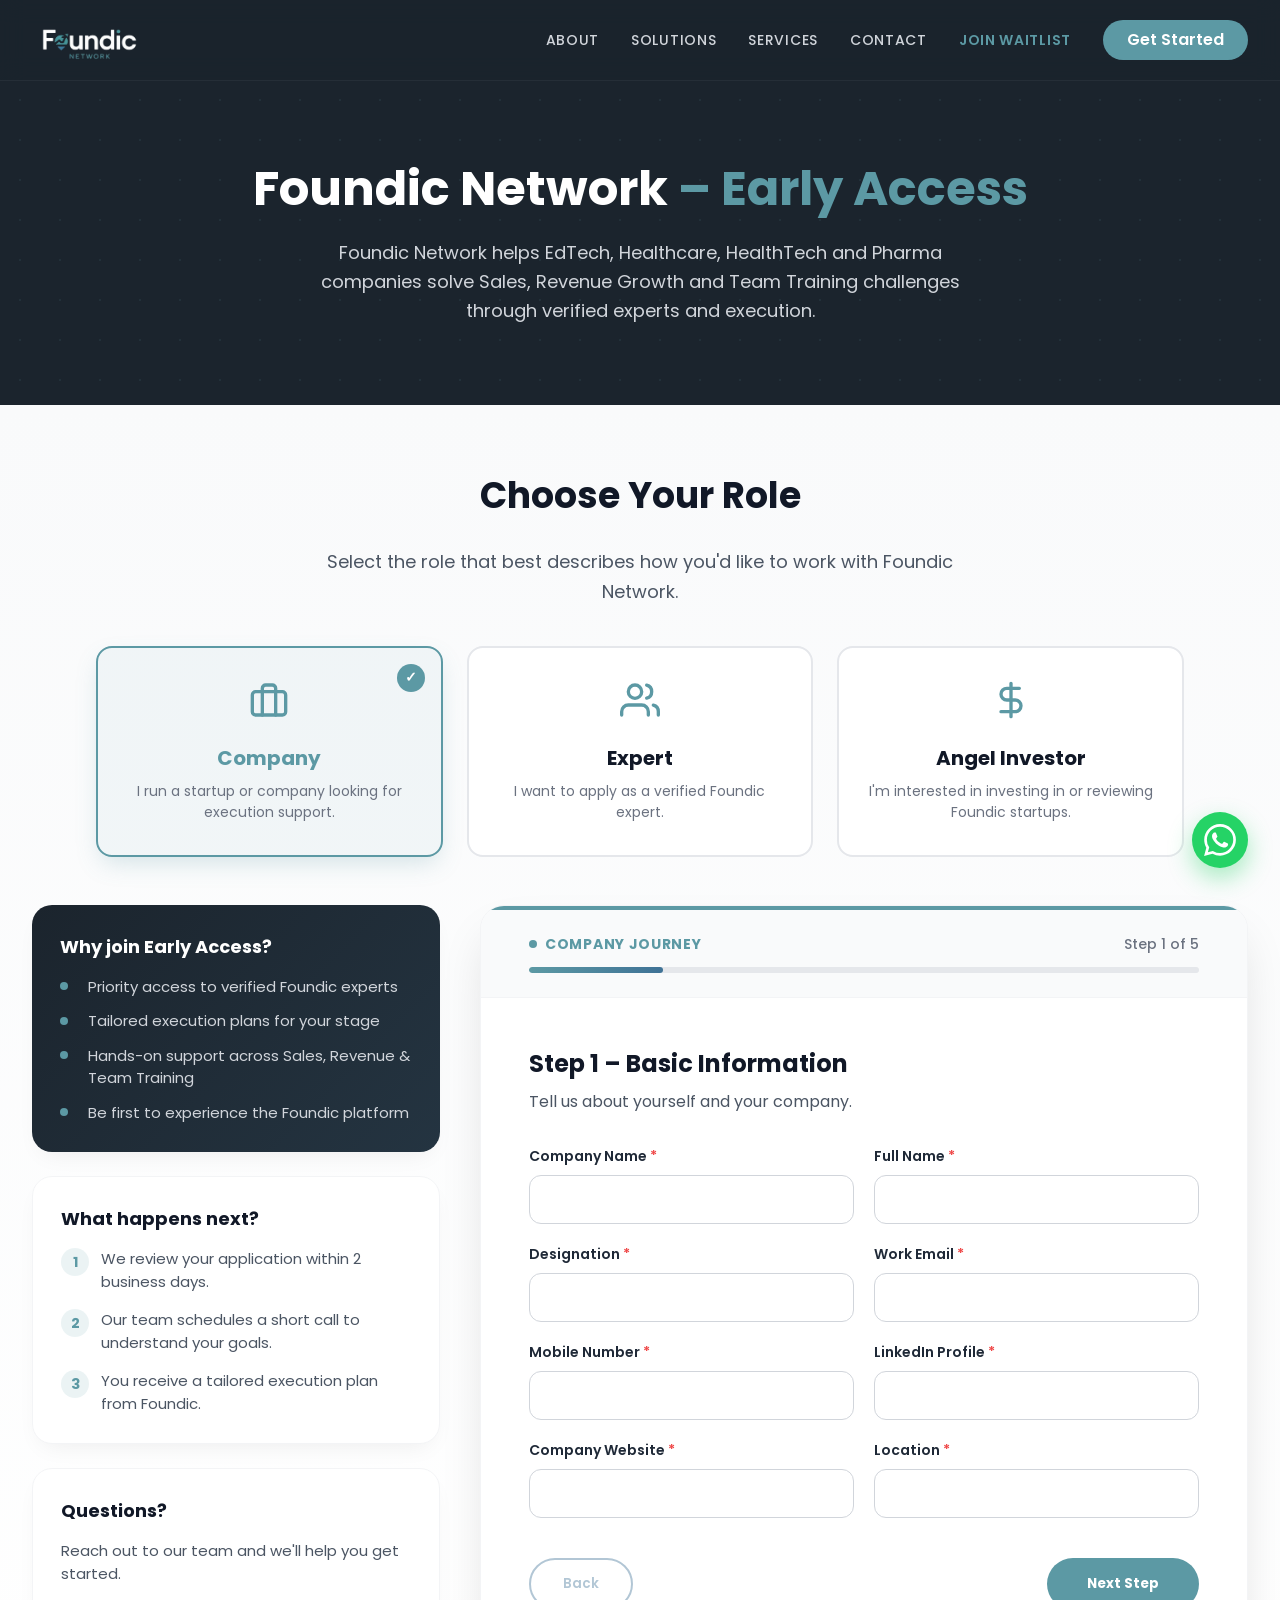
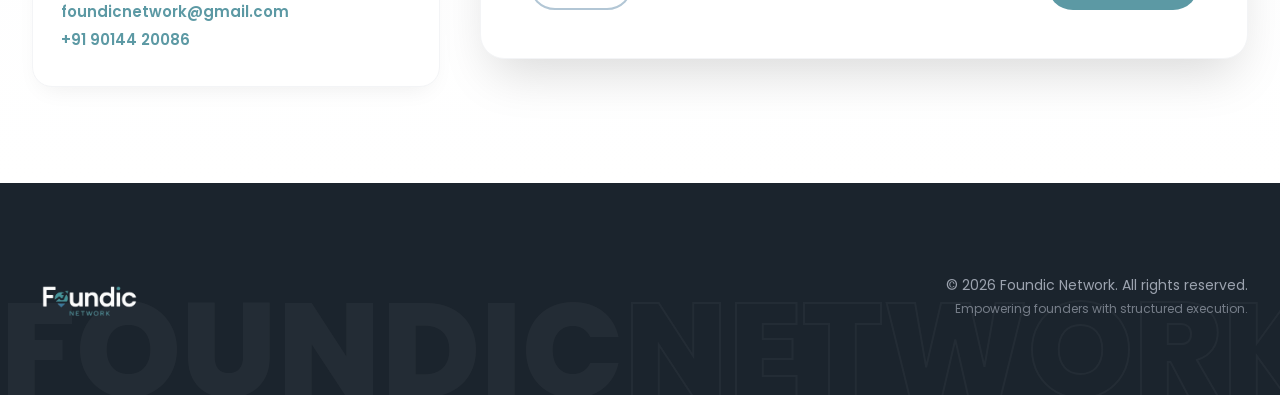
==== waitlist.html @ 9b4648a5 "Add waitlist form with Apps Script backend" ====
<!DOCTYPE html>
<html lang="en">

<head>
    <meta charset="UTF-8">
    <meta name="viewport" content="width=device-width, initial-scale=1.0">
    <title>Join Waitlist | Foundic Network</title>
    <meta name="description"
        content="Join the Foundic Network Early Access program. Foundic helps EdTech, Healthcare, HealthTech and Pharma companies solve Sales, Revenue Growth and Team Training challenges through verified experts and execution.">

    <link rel="stylesheet" href="styles.css">
    <link rel="icon" type="image/png" href="assets/favicon.png">
    <link rel="apple-touch-icon" href="assets/favicon.png">
</head>

<body>

    <!-- Navigation -->
    <nav class="navbar" id="navbar">
        <div class="nav-container">
            <div class="nav-logo" onclick="window.scrollTo(0,0)">
                <img src="assets/logo.png" alt="Foundic Network" class="nav-logo-img">
            </div>

            <div class="nav-links">
                <a href="index.html#about" class="nav-link">About</a>
                <a href="index.html#solutions" class="nav-link">Solutions</a>
                <a href="index.html#services" class="nav-link">Services</a>
                <a href="index.html#contact" class="nav-link">Contact</a>
                <a href="waitlist.html" class="nav-link nav-link-active">Join Waitlist</a>
                <a href="index.html#contact" class="nav-btn">Get Started</a>
            </div>

            <div class="nav-mobile-btn" id="mobile-menu-btn">
                <svg id="icon-menu" viewBox="0 0 24 24" fill="none" stroke="currentColor" stroke-width="2"
                    stroke-linecap="round" stroke-linejoin="round">
                    <path d="M4 12h16M4 6h16M4 18h16" />
                </svg>
                <svg id="icon-close" viewBox="0 0 24 24" fill="none" stroke="currentColor" stroke-width="2"
                    stroke-linecap="round" stroke-linejoin="round" style="display: none;">
                    <path d="M18 6L6 18M6 6l12 12" />
                </svg>
            </div>
        </div>

        <!-- Mobile Menu -->
        <div class="mobile-menu" id="mobile-menu">
            <a href="index.html#about" class="mobile-link">About</a>
            <a href="index.html#solutions" class="mobile-link">Solutions</a>
            <a href="index.html#services" class="mobile-link">Services</a>
            <a href="index.html#contact" class="mobile-link">Contact</a>
            <a href="waitlist.html" class="mobile-link mobile-link-active">Join Waitlist</a>
        </div>
    </nav>

    <!-- Waitlist Hero -->
    <section class="waitlist-hero">
        <div class="hero-bg-pattern"></div>
        <div class="waitlist-hero-content">
            <h1 class="waitlist-hero-title">Foundic Network <span class="text-teal">– Early Access</span></h1>
            <p class="waitlist-hero-sub">Foundic Network helps EdTech, Healthcare, HealthTech and Pharma companies solve
                Sales, Revenue Growth and Team Training challenges through verified experts and execution.</p>
        </div>
    </section>

    <!-- Waitlist Main -->
    <main class="waitlist-main">
        <div class="container">
            <div class="role-header text-center">
                <h2 class="section-title">Choose Your Role</h2>
                <p class="section-desc centered">Select the role that best describes how you'd like to work with Foundic
                    Network.</p>
            </div>

            <div class="role-selector">
                <div class="role-card active" data-role="company">
                    <svg viewBox="0 0 24 24" fill="none" stroke="currentColor" stroke-width="2"
                        stroke-linecap="round" stroke-linejoin="round">
                        <rect x="2" y="7" width="20" height="14" rx="2" ry="2" />
                        <path d="M16 21V5a2 2 0 0 0-2-2h-4a2 2 0 0 0-2 2v16" />
                    </svg>
                    <h3>Company</h3>
                    <p>I run a startup or company looking for execution support.</p>
                </div>
                <div class="role-card" data-role="expert">
                    <svg viewBox="0 0 24 24" fill="none" stroke="currentColor" stroke-width="2"
                        stroke-linecap="round" stroke-linejoin="round">
                        <path d="M17 21v-2a4 4 0 0 0-4-4H5a4 4 0 0 0-4 4v2" />
                        <circle cx="9" cy="7" r="4" />
                        <path d="M23 21v-2a4 4 0 0 0-3-3.87" />
                        <path d="M16 3.13a4 4 0 0 1 0 7.75" />
                    </svg>
                    <h3>Expert</h3>
                    <p>I want to apply as a verified Foundic expert.</p>
                </div>
                <div class="role-card" data-role="angel">
                    <svg viewBox="0 0 24 24" fill="none" stroke="currentColor" stroke-width="2"
                        stroke-linecap="round" stroke-linejoin="round">
                        <path d="M12 2v20M17 5H9.5a3.5 3.5 0 0 0 0 7h5a3.5 3.5 0 0 1 0 7H6" />
                    </svg>
                    <h3>Angel Investor</h3>
                    <p>I'm interested in investing in or reviewing Foundic startups.</p>
                </div>
            </div>

            <div class="waitlist-grid">

                <aside class="waitlist-info">
                    <div class="info-card info-card-dark">
                        <h3 class="info-title">Why join Early Access?</h3>
                        <ul class="info-list">
                            <li>Priority access to verified Foundic experts</li>
                            <li>Tailored execution plans for your stage</li>
                            <li>Hands-on support across Sales, Revenue &amp; Team Training</li>
                            <li>Be first to experience the Foundic platform</li>
                        </ul>
                    </div>

                    <div class="info-card">
                        <h3 class="info-title">What happens next?</h3>
                        <ol class="info-steps">
                            <li><span>1</span>We review your application within 2 business days.</li>
                            <li><span>2</span>Our team schedules a short call to understand your goals.</li>
                            <li><span>3</span>You receive a tailored execution plan from Foundic.</li>
                        </ol>
                    </div>

                    <div class="info-card">
                        <h3 class="info-title">Questions?</h3>
                        <p class="info-text">Reach out to our team and we'll help you get started.</p>
                        <a href="mailto:foundicnetwork@gmail.com" class="info-link">foundicnetwork@gmail.com</a>
                        <a href="tel:+919014420086" class="info-link">+91 90144 20086</a>
                    </div>
                </aside>

                <div class="form-wrap">
            <form id="waitlist-form" class="form-card" novalidate>
                <input type="hidden" name="role" id="role" value="company">
                <input type="hidden" name="secret" id="secret" value="foundic_waitlist_2026_x7k9q2">
                <input type="hidden" name="website" id="website" class="hp-field" tabindex="-1" autocomplete="off" aria-hidden="true">

                <div class="stepper">
                    <div class="stepper-top">
                        <span class="stepper-journey" id="journey-name">Company Journey</span>
                        <span class="stepper-count" id="step-count">Step 1 of 5</span>
                    </div>
                    <div class="progress-track">
                        <div class="progress-bar" id="progress-bar"></div>
                    </div>
                </div>

                <div class="form-body">

                    <!-- ============ COMPANY JOURNEY ============ -->
                    <div id="company-journey" class="journey">

                        <!-- Step 1 -->
                        <div class="form-step active">
                            <h3 class="step-title">Step 1 – Basic Information</h3>
                            <p class="step-desc">Tell us about yourself and your company.</p>
                            <div class="form-grid">
                                <div class="form-field">
                                    <label class="form-label" for="c-company">Company Name <span class="req">*</span></label>
                                    <input type="text" id="c-company" class="form-input" data-label="Company Name" required>
                                </div>
                                <div class="form-field">
                                    <label class="form-label" for="c-fullname">Full Name <span class="req">*</span></label>
                                    <input type="text" id="c-fullname" class="form-input" data-label="Full Name" required>
                                </div>
                                <div class="form-field">
                                    <label class="form-label" for="c-designation">Designation <span class="req">*</span></label>
                                    <input type="text" id="c-designation" class="form-input" data-label="Designation" required>
                                </div>
                                <div class="form-field">
                                    <label class="form-label" for="c-email">Work Email <span class="req">*</span></label>
                                    <input type="email" id="c-email" class="form-input" data-label="Work Email" required>
                                </div>
                                <div class="form-field">
                                    <label class="form-label" for="c-mobile">Mobile Number <span class="req">*</span></label>
                                    <input type="tel" id="c-mobile" class="form-input" data-label="Mobile Number" required>
                                </div>
                                <div class="form-field">
                                    <label class="form-label" for="c-linkedin">LinkedIn Profile <span class="req">*</span></label>
                                    <input type="url" id="c-linkedin" class="form-input" data-label="LinkedIn Profile" required>
                                </div>
                                <div class="form-field">
                                    <label class="form-label" for="c-website">Company Website <span class="req">*</span></label>
                                    <input type="url" id="c-website" class="form-input" data-label="Company Website" required>
                                </div>
                                <div class="form-field">
                                    <label class="form-label" for="c-location">Location <span class="req">*</span></label>
                                    <input type="text" id="c-location" class="form-input" data-label="Location" required>
                                </div>
                            </div>
                        </div>

                        <!-- Step 2 -->
                        <div class="form-step">
                            <h3 class="step-title">Step 2 – Company Profile</h3>
                            <p class="step-desc">Help us understand your business.</p>
                            <div class="form-grid">
                                <div class="form-field">
                                    <label class="form-label" for="c-industry">Industry <span class="req">*</span></label>
                                    <select id="c-industry" class="form-select" data-label="Industry" required>
                                        <option value="" disabled selected>Select industry</option>
                                        <option>EdTech</option>
                                        <option>Healthcare</option>
                                        <option>HealthTech</option>
                                        <option>Pharma</option>
                                        <option>Other</option>
                                    </select>
                                </div>
                                <div class="form-field">
                                    <label class="form-label" for="c-stage">Company Stage <span class="req">*</span></label>
                                    <select id="c-stage" class="form-select" data-label="Company Stage" required>
                                        <option value="" disabled selected>Select stage</option>
                                        <option>Idea / Pre-seed</option>
                                        <option>Seed</option>
                                        <option>Early Revenue</option>
                                        <option>Scaling</option>
                                        <option>Growth</option>
                                        <option>Other</option>
                                    </select>
                                </div>
                                <div class="form-field">
                                    <label class="form-label" for="c-employees">Number of Employees <span class="req">*</span></label>
                                    <select id="c-employees" class="form-select" data-label="Number of Employees" required>
                                        <option value="" disabled selected>Select range</option>
                                        <option>1 - 10</option>
                                        <option>11 - 50</option>
                                        <option>51 - 200</option>
                                        <option>201 - 500</option>
                                        <option>500+</option>
                                    </select>
                                </div>
                                <div class="form-field">
                                    <label class="form-label" for="c-revenue">Annual Revenue <span class="req">*</span></label>
                                    <input type="text" id="c-revenue" class="form-input" data-label="Annual Revenue" required>
                                </div>
                                <div class="form-field">
                                    <label class="form-label" for="c-mrr">Monthly Recurring Revenue (MRR)</label>
                                    <input type="text" id="c-mrr" class="form-input" data-label="Monthly Recurring Revenue (MRR)">
                                    <span class="field-hint">If applicable</span>
                                </div>
                                <div class="form-field">
                                    <label class="form-label" for="c-arr">Annual Recurring Revenue (ARR)</label>
                                    <input type="text" id="c-arr" class="form-input" data-label="Annual Recurring Revenue (ARR)">
                                    <span class="field-hint">If applicable</span>
                                </div>
                            </div>
                        </div>

                        <!-- Step 3 -->
                        <div class="form-step">
                            <h3 class="step-title">Step 3 – Business Challenges</h3>
                            <p class="step-desc">Tell us the biggest problems your business is facing.</p>
                            <div class="form-grid">
                                <div class="form-field span-2">
                                    <span class="form-label">Select your business challenges <span class="req">*</span></span>
                                    <div class="check-group" data-group data-label="Business Challenge">
                                        <label class="check-item"><input type="checkbox" value="Sales Growth"><span>Sales Growth</span></label>
                                        <label class="check-item"><input type="checkbox" value="Revenue Growth"><span>Revenue Growth</span></label>
                                        <label class="check-item"><input type="checkbox" value="Team Training"><span>Team Training</span></label>
                                    </div>
                                </div>
                                <div class="form-field span-2">
                                    <label class="form-label" for="c-challenge">Describe your business challenge <span class="req">*</span></label>
                                    <textarea id="c-challenge" class="form-textarea" data-label="Business Challenge Description" required></textarea>
                                </div>
                                <div class="form-field span-2">
                                    <label class="form-label" for="c-result">What business result do you want to achieve? <span class="req">*</span></label>
                                    <textarea id="c-result" class="form-textarea" data-label="Desired Business Result" required></textarea>
                                </div>
                            </div>
                        </div>

                        <!-- Step 4 -->
                        <div class="form-step">
                            <h3 class="step-title">Step 4 – Execution Requirements</h3>
                            <p class="step-desc">Tell us where you need execution support.</p>
                            <div class="form-grid">
                                <div class="form-field span-2">
                                    <span class="form-label">Where do you need execution support? <span class="req">*</span></span>
                                    <div class="check-group" data-group data-label="Execution Support">
                                        <label class="check-item"><input type="checkbox" value="Sales Growth Execution"><span>Sales Growth Execution</span></label>
                                        <label class="check-item"><input type="checkbox" value="Revenue Growth Execution"><span>Revenue Growth Execution</span></label>
                                        <label class="check-item"><input type="checkbox" value="Team Training Execution"><span>Team Training Execution</span></label>
                                    </div>
                                </div>
                                <div class="form-field span-2">
                                    <label class="form-label" for="c-startdate">Preferred Start Date <span class="req">*</span></label>
                                    <input type="date" id="c-startdate" class="form-input" data-label="Preferred Start Date" required>
                                </div>
                                <div class="form-field span-2">
                                    <label class="form-label" for="c-comments">Additional Comments</label>
                                    <textarea id="c-comments" class="form-textarea" data-label="Additional Comments"></textarea>
                                </div>
                            </div>
                        </div>

                        <!-- Step 5 -->
                        <div class="form-step">
                            <h3 class="step-title">Step 5 – Join Early Access</h3>
                            <p class="step-desc">Almost done. Confirm your consent and submit your application.</p>
                            <div class="form-grid">
                                <div class="form-field span-2">
                                    <label class="form-label" for="c-heard">How did you get to know about Foundic? <span class="req">*</span></label>
                                    <select id="c-heard" class="form-select" data-label="How did you get to know about Foundic" required>
                                        <option value="" disabled selected>Select an option</option>
                                        <option>LinkedIn</option>
                                        <option>WhatsApp Community</option>
                                        <option>Social Media</option>
                                        <option>Google / Search</option>
                                        <option>Friend or Referral</option>
                                        <option>Other</option>
                                    </select>
                                </div>
                            </div>
                            <div class="consent-row">
                                <input type="checkbox" id="consent-company" data-consent required>
                                <label for="consent-company">I agree to be contacted by Foundic Network regarding
                                    platform updates, early access, business opportunities and future
                                    communication</label>
                            </div>
                        </div>
                    </div>

                    <!-- ============ EXPERT JOURNEY ============ -->
                    <div id="expert-journey" class="journey" style="display:none;">

                        <!-- Step 1 -->
                        <div class="form-step">
                            <h3 class="step-title">Step 1 – Basic Information</h3>
                            <p class="step-desc">Tell us about yourself.</p>
                            <div class="form-grid">
                                <div class="form-field">
                                    <label class="form-label" for="e-fullname">Full Name <span class="req">*</span></label>
                                    <input type="text" id="e-fullname" class="form-input" data-label="Full Name" required>
                                </div>
                                <div class="form-field">
                                    <label class="form-label" for="e-email">Email <span class="req">*</span></label>
                                    <input type="email" id="e-email" class="form-input" data-label="Email" required>
                                </div>
                                <div class="form-field">
                                    <label class="form-label" for="e-mobile">Mobile Number <span class="req">*</span></label>
                                    <input type="tel" id="e-mobile" class="form-input" data-label="Mobile Number" required>
                                </div>
                                <div class="form-field">
                                    <label class="form-label" for="e-linkedin">LinkedIn Profile <span class="req">*</span></label>
                                    <input type="url" id="e-linkedin" class="form-input" data-label="LinkedIn Profile" required>
                                </div>
                                <div class="form-field">
                                    <label class="form-label" for="e-company">Current Company <span class="req">*</span></label>
                                    <input type="text" id="e-company" class="form-input" data-label="Current Company" required>
                                </div>
                                <div class="form-field">
                                    <label class="form-label" for="e-role">Current Role <span class="req">*</span></label>
                                    <input type="text" id="e-role" class="form-input" data-label="Current Role" required>
                                </div>
                                <div class="form-field">
                                    <label class="form-label" for="e-exp">Years of Experience <span class="req">*</span></label>
                                    <input type="number" id="e-exp" class="form-input" data-label="Years of Experience" min="0" required>
                                </div>
                            </div>
                        </div>

                        <!-- Step 2 -->
                        <div class="form-step">
                            <h3 class="step-title">Step 2 – Professional Information</h3>
                            <p class="step-desc">Tell us what you are best at.</p>
                            <div class="form-grid">
                                <div class="form-field">
                                    <label class="form-label" for="e-industry">Industry <span class="req">*</span></label>
                                    <select id="e-industry" class="form-select" data-label="Industry" required>
                                        <option value="" disabled selected>Select industry</option>
                                        <option>EdTech</option>
                                        <option>Healthcare</option>
                                        <option>HealthTech</option>
                                        <option>Pharma</option>
                                        <option>Sales & Distribution</option>
                                        <option>Other</option>
                                    </select>
                                </div>
                                <div class="form-field">
                                    <label class="form-label" for="e-expertise">Area of Expertise <span class="req">*</span></label>
                                    <input type="text" id="e-expertise" class="form-input" data-label="Area of Expertise" required>
                                </div>
                                <div class="form-field span-2">
                                    <span class="form-label">Services <span class="req">*</span></span>
                                    <div class="check-group" data-group data-label="Service">
                                        <label class="check-item"><input type="checkbox" value="Sales Growth"><span>Sales Growth</span></label>
                                        <label class="check-item"><input type="checkbox" value="Revenue Growth"><span>Revenue Growth</span></label>
                                        <label class="check-item"><input type="checkbox" value="Team Training"><span>Team Training</span></label>
                                    </div>
                                </div>
                            </div>
                        </div>

                        <!-- Step 3 -->
                        <div class="form-step">
                            <h3 class="step-title">Step 3 – Professional Portfolio</h3>
                            <p class="step-desc">Show your experience and achievements.</p>
                            <div class="form-grid">
                                <div class="form-field span-2">
                                    <label class="form-label" for="e-resume">Resume</label>
                                    <input type="file" id="e-resume" class="form-input upload-input" data-label="Resume">
                                    <span class="field-hint">PDF or DOC, max 10MB</span>
                                </div>
                                <div class="form-field span-2">
                                    <label class="form-label" for="e-portfolio">Portfolio</label>
                                    <input type="file" id="e-portfolio" class="form-input upload-input" data-label="Portfolio">
                                </div>
                                <div class="form-field span-2">
                                    <label class="form-label" for="e-video">Video Introduction</label>
                                    <input type="file" id="e-video" class="form-input upload-input" data-label="Video Introduction">
                                    <span class="field-hint">Optional but recommended</span>
                                </div>
                                <div class="form-field span-2">
                                    <label class="form-label" for="e-casestudies">Case Studies</label>
                                    <input type="file" id="e-casestudies" class="form-input upload-input" data-label="Case Studies" multiple>
                                </div>
                            </div>
                        </div>

                        <!-- Step 4 -->
                        <div class="form-step">
                            <h3 class="step-title">Step 4 – Sales & Revenue Performance</h3>
                            <p class="step-desc">Only for Sales &amp; Revenue Experts. Help us understand your business
                                impact.</p>
                            <div class="form-grid">
                                <div class="form-field">
                                    <label class="form-label" for="e-rev-ind">Total Revenue Generated (Individual) <span class="req">*</span></label>
                                    <input type="text" id="e-rev-ind" class="form-input" data-label="Total Revenue Generated (Individual)" required>
                                </div>
                                <div class="form-field">
                                    <label class="form-label" for="e-rev-team">Total Revenue Generated (Team) <span class="req">*</span></label>
                                    <input type="text" id="e-rev-team" class="form-input" data-label="Total Revenue Generated (Team)" required>
                                </div>
                                <div class="form-field">
                                    <label class="form-label" for="e-rev-highest">Highest Revenue Generated <span class="req">*</span></label>
                                    <input type="text" id="e-rev-highest" class="form-input" data-label="Highest Revenue Generated" required>
                                </div>
                                <div class="form-field">
                                    <label class="form-label" for="e-deal">Largest Deal Closed <span class="req">*</span></label>
                                    <input type="text" id="e-deal" class="form-input" data-label="Largest Deal Closed" required>
                                </div>
                                <div class="form-field">
                                    <label class="form-label" for="e-avgdeal">Average Deal Size <span class="req">*</span></label>
                                    <input type="text" id="e-avgdeal" class="form-input" data-label="Average Deal Size" required>
                                </div>
                                <div class="form-field">
                                    <label class="form-label" for="e-target">Sales Target vs Achievement <span class="req">*</span></label>
                                    <input type="text" id="e-target" class="form-input" data-label="Sales Target vs Achievement" required>
                                </div>
                                <div class="form-field">
                                    <label class="form-label" for="e-clients">Clients Acquired <span class="req">*</span></label>
                                    <input type="text" id="e-clients" class="form-input" data-label="Clients Acquired" required>
                                </div>
                                <div class="form-field">
                                    <label class="form-label" for="e-retention">Customer Retention Rate</label>
                                    <input type="text" id="e-retention" class="form-input" data-label="Customer Retention Rate">
                                    <span class="field-hint">Optional</span>
                                </div>
                                <div class="form-field">
                                    <label class="form-label" for="e-conversion">Conversion Rate</label>
                                    <input type="text" id="e-conversion" class="form-input" data-label="Conversion Rate">
                                    <span class="field-hint">Optional</span>
                                </div>
                                <div class="form-field">
                                    <label class="form-label" for="e-teamsize">Team Size Managed <span class="req">*</span></label>
                                    <input type="text" id="e-teamsize" class="form-input" data-label="Team Size Managed" required>
                                </div>
                                <div class="form-field span-2">
                                    <label class="form-label" for="e-industries">Industries Worked With <span class="req">*</span></label>
                                    <input type="text" id="e-industries" class="form-input" data-label="Industries Worked With" required>
                                </div>
                                <div class="form-field span-2">
                                    <label class="form-label" for="e-crm">CRM Tools Used <span class="req">*</span></label>
                                    <input type="text" id="e-crm" class="form-input" data-label="CRM Tools Used" required>
                                </div>
                                <div class="form-field span-2">
                                    <label class="form-label" for="e-achievements">Top 3 Business Achievements <span class="req">*</span></label>
                                    <textarea id="e-achievements" class="form-textarea" data-label="Top 3 Business Achievements" required></textarea>
                                </div>
                            </div>
                        </div>

                        <!-- Step 5 -->
                        <div class="form-step">
                            <h3 class="step-title">Step 5 – Supporting Proof</h3>
                            <p class="step-desc">Upload proof wherever available.</p>
                            <div class="form-grid">
                                <div class="form-field span-2">
                                    <label class="form-label" for="e-proof-reports">Performance Reports</label>
                                    <input type="file" id="e-proof-reports" class="form-input upload-input" data-label="Performance Reports" multiple>
                                </div>
                                <div class="form-field span-2">
                                    <label class="form-label" for="e-proof-dash">Sales Dashboard Screenshots</label>
                                    <input type="file" id="e-proof-dash" class="form-input upload-input" data-label="Sales Dashboard Screenshots" multiple>
                                    <span class="field-hint">Hide confidential information</span>
                                </div>
                                <div class="form-field span-2">
                                    <label class="form-label" for="e-proof-awards">Award Certificates</label>
                                    <input type="file" id="e-proof-awards" class="form-input upload-input" data-label="Award Certificates" multiple>
                                </div>
                                <div class="form-field span-2">
                                    <label class="form-label" for="e-proof-reco">Recommendation Letters</label>
                                    <input type="file" id="e-proof-reco" class="form-input upload-input" data-label="Recommendation Letters" multiple>
                                </div>
                                <div class="form-field span-2">
                                    <label class="form-label" for="e-proof-emails">Client Appreciation/Letters</label>
                                    <input type="file" id="e-proof-emails" class="form-input upload-input" data-label="Client Appreciation/Letters" multiple>
                                </div>
                            </div>
                        </div>

                        <!-- Step 6 -->
                        <div class="form-step">
                            <h3 class="step-title">Step 6 – Availability</h3>
                            <p class="step-desc">Tell us how you would like to work with Foundic.</p>
                            <div class="form-grid">
                                <div class="form-field span-2">
                                    <span class="form-label">Available For <span class="req">*</span></span>
                                    <div class="radio-group" data-group>
                                        <label class="radio-item"><input type="radio" name="e-available" value="Execution" data-label="Available For"><span>Execution</span></label>
                                        <label class="radio-item"><input type="radio" name="e-available" value="Team Training" data-label="Available For"><span>Team Training</span></label>
                                        <label class="radio-item"><input type="radio" name="e-available" value="Both" data-label="Available For"><span>Both</span></label>
                                    </div>
                                </div>
                                <div class="form-field span-2">
                                    <span class="form-label">Preferred Engagement <span class="req">*</span></span>
                                    <div class="radio-group" data-group>
                                        <label class="radio-item"><input type="radio" name="e-engagement" value="Part-Time" data-label="Preferred Engagement"><span>Part-Time</span></label>
                                        <label class="radio-item"><input type="radio" name="e-engagement" value="Full-Time" data-label="Preferred Engagement"><span>Full-Time</span></label>
                                        <label class="radio-item"><input type="radio" name="e-engagement" value="Project-Based" data-label="Preferred Engagement"><span>Project-Based</span></label>
                                    </div>
                                </div>
                                <div class="form-field span-2">
                                    <label class="form-label" for="e-comments">Additional Comments</label>
                                    <textarea id="e-comments" class="form-textarea" data-label="Additional Comments"></textarea>
                                </div>
                            </div>
                        </div>

                        <!-- Step 7 -->
                        <div class="form-step">
                            <h3 class="step-title">Step 7 – Apply as a Foundic Expert</h3>
                            <p class="step-desc">Almost done. Confirm your consent and submit your application.</p>
                            <div class="form-grid">
                                <div class="form-field span-2">
                                    <label class="form-label" for="e-heard">How did you get to know about Foundic? <span class="req">*</span></label>
                                    <select id="e-heard" class="form-select" data-label="How did you get to know about Foundic" required>
                                        <option value="" disabled selected>Select an option</option>
                                        <option>LinkedIn</option>
                                        <option>WhatsApp Community</option>
                                        <option>Social Media</option>
                                        <option>Google / Search</option>
                                        <option>Friend or Referral</option>
                                        <option>Other</option>
                                    </select>
                                </div>
                            </div>
                            <div class="consent-row">
                                <input type="checkbox" id="consent-expert" data-consent required>
                                <label for="consent-expert">I agree to be contacted by Foundic Network regarding
                                    platform updates, early access, business opportunities and future
                                    communication</label>
                            </div>
                        </div>
                    </div>

                    <!-- ============ ANGEL INVESTOR JOURNEY ============ -->
                    <div id="angel-journey" class="journey" style="display:none;">

                        <!-- Step 1 -->
                        <div class="form-step">
                            <h3 class="step-title">Step 1 – Basic Information</h3>
                            <p class="step-desc">Tell us about yourself.</p>
                            <div class="form-grid">
                                <div class="form-field">
                                    <label class="form-label" for="a-fullname">Full Name <span class="req">*</span></label>
                                    <input type="text" id="a-fullname" class="form-input" data-label="Full Name" required>
                                </div>
                                <div class="form-field">
                                    <label class="form-label" for="a-email">Email <span class="req">*</span></label>
                                    <input type="email" id="a-email" class="form-input" data-label="Email" required>
                                </div>
                                <div class="form-field">
                                    <label class="form-label" for="a-mobile">Mobile Number <span class="req">*</span></label>
                                    <input type="tel" id="a-mobile" class="form-input" data-label="Mobile Number" required>
                                </div>
                                <div class="form-field">
                                    <label class="form-label" for="a-linkedin">LinkedIn Profile <span class="req">*</span></label>
                                    <input type="url" id="a-linkedin" class="form-input" data-label="LinkedIn Profile" required>
                                </div>
                            </div>
                        </div>

                        <!-- Step 2 -->
                        <div class="form-step">
                            <h3 class="step-title">Step 2 – Investment Profile</h3>
                            <p class="step-desc">Help us understand your investment interests.</p>
                            <div class="form-grid">
                                <div class="form-field">
                                    <label class="form-label" for="a-firm">Current Company / Firm <span class="req">*</span></label>
                                    <input type="text" id="a-firm" class="form-input" data-label="Current Company / Firm" required>
                                </div>
                                <div class="form-field">
                                    <label class="form-label" for="a-designation">Designation <span class="req">*</span></label>
                                    <input type="text" id="a-designation" class="form-input" data-label="Designation" required>
                                </div>
                                <div class="form-field">
                                    <label class="form-label" for="a-inexp">Years of Investment Experience <span class="req">*</span></label>
                                    <input type="number" id="a-inexp" class="form-input" data-label="Years of Investment Experience" min="0" required>
                                </div>
                                <div class="form-field">
                                    <label class="form-label" for="a-size">Preferred Investment Size <span class="req">*</span></label>
                                    <input type="text" id="a-size" class="form-input" data-label="Preferred Investment Size" required>
                                </div>
                                <div class="form-field span-2">
                                    <label class="form-label" for="a-previous">Previous Startup Investments</label>
                                    <textarea id="a-previous" class="form-textarea" data-label="Previous Startup Investments"></textarea>
                                    <span class="field-hint">Optional</span>
                                </div>
                            </div>
                        </div>

                        <!-- Step 3 -->
                        <div class="form-step">
                            <h3 class="step-title">Step 3 – Interest in Foundic</h3>
                            <p class="step-desc">Tell us why you want to join the Foundic Angel Investor Network.</p>
                            <div class="form-grid">
                                <div class="form-field span-2">
                                    <label class="form-label" for="a-why">Why are you interested in Foundic? <span class="req">*</span></label>
                                    <textarea id="a-why" class="form-textarea" data-label="Why interested in Foundic" required></textarea>
                                </div>
                                <div class="form-field span-2">
                                    <span class="form-label">What would you like to receive? <span class="req">*</span></span>
                                    <div class="check-group" data-group data-label="What to receive">
                                        <label class="check-item"><input type="checkbox" value="Pitch Deck"><span>Pitch Deck</span></label>
                                        <label class="check-item"><input type="checkbox" value="Product Demo"><span>Product Demo</span></label>
                                        <label class="check-item"><input type="checkbox" value="Product Updates"><span>Product Updates</span></label>
                                        <label class="check-item"><input type="checkbox" value="Investment Discussion"><span>Investment Discussion</span></label>
                                    </div>
                                </div>
                                <div class="form-field span-2">
                                    <label class="form-label" for="a-comments">Additional Comments</label>
                                    <textarea id="a-comments" class="form-textarea" data-label="Additional Comments"></textarea>
                                </div>
                            </div>
                        </div>

                        <!-- Step 4 -->
                        <div class="form-step">
                            <h3 class="step-title">Step 4 – Join the Foundic Angel Investor Network</h3>
                            <p class="step-desc">Almost done. Confirm your consent and submit your application.</p>
                            <div class="form-grid">
                                <div class="form-field span-2">
                                    <label class="form-label" for="a-heard">How did you get to know about Foundic? <span class="req">*</span></label>
                                    <select id="a-heard" class="form-select" data-label="How did you get to know about Foundic" required>
                                        <option value="" disabled selected>Select an option</option>
                                        <option>LinkedIn</option>
                                        <option>WhatsApp Community</option>
                                        <option>Social Media</option>
                                        <option>Google / Search</option>
                                        <option>Friend or Referral</option>
                                        <option>Other</option>
                                    </select>
                                </div>
                            </div>
                            <div class="consent-row">
                                <input type="checkbox" id="consent-angel" data-consent required>
                                <label for="consent-angel">I agree to be contacted by Foundic Network regarding
                                    platform updates, early access, business opportunities and future
                                    communication</label>
                            </div>
                        </div>
                    </div>

                    <div class="form-error" id="form-error"></div>

                    <div class="form-status" id="form-status"></div>

                    <div class="form-nav">
                        <button type="button" class="btn-back" id="btn-back">Back</button>
                        <button type="button" class="btn-next" id="btn-next">Next Step</button>
                    </div>
                </div>
            </form>
                </div>

            </div>
        </div>
    </main>

    <!-- Footer -->
    <footer class="footer">
        <div class="footer-creative-text">
            <span>FOUNDIC</span>
            <span class="text-outline">NETWORK</span>
        </div>
        <div class="container footer-container">
            <div class="footer-logo">
                <img src="assets/logo.png" alt="Foundic Network" class="footer-logo-img">
            </div>

            <div class="footer-text">
                <p>&copy; <span id="year"></span> Foundic Network. All rights reserved.</p>
                <p class="footer-tagline">Empowering founders with structured execution.</p>
            </div>
        </div>
    </footer>

    <script src="script.js"></script>

    <!-- Floating WhatsApp Button -->
    <a href="https://wa.me/919014420086" class="floating-wa-btn" target="_blank"
        rel="noopener noreferrer">
        <svg viewBox="0 0 24 24" fill="currentColor" stroke="none">
            <path
                d="M17.472 14.382c-.297-.149-1.758-.867-2.03-.967-.273-.099-.471-.148-.67.15-.197.297-.767.966-.94 1.164-.173.199-.347.223-.644.075-.297-.15-1.255-.463-2.39-1.475-.883-.788-1.48-1.761-1.653-2.059-.173-.297-.018-.458.13-.606.134-.133.298-.347.446-.52.149-.174.198-.298.298-.497.099-.198.05-.371-.025-.52-.075-.149-.669-1.612-.916-2.207-.242-.579-.487-.5-.669-.51a12.8 12.8 0 0 0-.57-.01c-.198 0-.52.074-.792.372-.272.297-1.04 1.016-1.04 2.479 0 1.462 1.065 2.875 1.213 3.074.149.198 2.096 3.2 5.077 4.487.709.306 1.262.489 1.694.625.712.227 1.36.195 1.871.118.571-.085 1.758-.719 2.006-1.413.248-.694.248-1.289.173-1.413-.074-.124-.272-.198-.57-.347m-5.421 7.403h-.004a9.87 9.87 0 0 1-5.031-1.378l-.361-.214-3.741.982.998-3.648-.235-.374a9.86 9.86 0 0 1-1.51-5.26c.001-5.45 4.436-9.884 9.888-9.884 2.64 0 5.122 1.03 6.988 2.898a9.825 9.825 0 0 1 2.893 6.994c-.003 5.45-4.437 9.884-9.885 9.884m8.413-18.297A11.815 11.815 0 0 0 12.05 0C5.495 0 .16 5.335.157 11.892c0 2.096.547 4.142 1.588 5.945L.057 24l6.305-1.654a11.882 11.882 0 0 0 5.683 1.448h.005c6.554 0 11.89-5.335 11.893-11.893a11.821 11.821 0 0 0-3.48-8.413Z" />
        </svg>
    </a>
</body>

</html>
---- styles.css ----
/* Google Fonts - Poppins */
@import url('https://fonts.googleapis.com/css2?family=Poppins:wght@300;400;500;600;700;800&display=swap');

/* CSS Variables */
:root {
    --dark-navy: #1B242D;
    --teal: #5C99A4;
    --steel-blue: #3F7296;
    --white: #FFFFFF;
    --light-gray: #F3F4F6;
    --gray-50: #f9fafb;
    --gray-100: #f3f4f6;
    --gray-200: #e5e7eb;
    --gray-300: #d1d5db;
    --gray-400: #9ca3af;
    --gray-500: #6b7280;
    --gray-600: #4b5563;
    --gray-800: #1f2937;
    --gray-900: #111827;
    --red-100: #fee2e2;
    --red-500: #ef4444;
    --font-sans: 'Poppins', sans-serif;
    --transition: all 0.3s ease;
}

/* Base Styles */
* {
    margin: 0;
    padding: 0;
    box-sizing: border-box;
}

/* Custom Scrollbar */
::-webkit-scrollbar {
    width: 8px;
}

::-webkit-scrollbar-track {
    background: var(--dark-navy);
}

::-webkit-scrollbar-thumb {
    background: var(--teal);
    border-radius: 4px;
}

::-webkit-scrollbar-thumb:hover {
    background: #4a7d86;
}

html {
    scroll-behavior: smooth;
}

body {
    font-family: var(--font-sans);
    background-color: var(--white);
    color: var(--gray-800);
    line-height: 1.5;
    -webkit-font-smoothing: antialiased;
}

a {
    text-decoration: none;
    color: inherit;
}

ul {
    list-style: none;
}

button {
    cursor: pointer;
    border: none;
    background: none;
    font-family: inherit;
}

/* Utilities */
.container {
    max-width: 1280px;
    margin: 0 auto;
    padding: 0 1rem;
}

@media (min-width: 640px) {
    .container {
        padding: 0 1.5rem;
    }
}

@media (min-width: 1024px) {
    .container {
        padding: 0 2rem;
    }
}

.section {
    padding: 5rem 0;
}

.bg-gray {
    background-color: var(--gray-50);
}

.text-teal {
    color: var(--teal);
}

.text-red {
    color: var(--red-500);
}

.text-light {
    color: var(--gray-300);
}

.text-center {
    text-align: center;
}

.icon-sm {
    width: 1.25rem;
    height: 1.25rem;
}

.icon-lg {
    width: 2rem;
    height: 2rem;
}

/* Navigation */
.navbar {
    position: fixed;
    width: 100%;
    z-index: 50;
    background-color: rgba(27, 36, 45, 0.85);
    /* Slightly transparent dark-navy */
    backdrop-filter: blur(12px);
    -webkit-backdrop-filter: blur(12px);
    border-bottom: 1px solid rgba(255, 255, 255, 0.05);
    transition: var(--transition);
}

.nav-container {
    max-width: 1280px;
    margin: 0 auto;
    padding: 0 1rem;
    display: flex;
    justify-content: space-between;
    align-items: center;
    height: 5rem;
}

@media (min-width: 640px) {
    .nav-container {
        padding: 0 1.5rem;
    }
}

@media (min-width: 1024px) {
    .nav-container {
        padding: 0 2rem;
    }
}

.nav-logo {
    display: flex;
    align-items: center;
    font-size: 1.875rem;
    font-weight: 700;
    letter-spacing: -0.025em;
    color: var(--white);
    cursor: pointer;
}

.nav-logo-img {
    height: 100px;
    /* Adjust based on actual logo aspect ratio */
    width: auto;
    object-fit: contain;
}

.nav-links {
    display: none;
    align-items: center;
    gap: 2rem;
}

@media (min-width: 768px) {
    .nav-links {
        display: flex;
    }
}

.nav-link {
    color: var(--gray-300);
    transition: color 0.3s;
    font-size: 0.875rem;
    font-weight: 500;
    text-transform: uppercase;
    letter-spacing: 0.05em;
}

.nav-link:hover {
    color: var(--white);
}

.nav-link-active {
    color: var(--teal);
    font-weight: 600;
}

.mobile-link-active {
    color: var(--teal);
}

@media (min-width: 768px) and (max-width: 1023px) {
    .nav-links {
        gap: 1.25rem;
    }
}

.nav-btn {
    padding: 0.5rem 1.5rem;
    border-radius: 9999px;
    font-weight: 600;
    background-color: var(--teal);
    color: var(--white);
    transition: transform 0.3s;
}

.nav-btn:hover {
    transform: scale(1.05);
}

.nav-mobile-btn {
    display: flex;
    align-items: center;
    color: var(--white);
    cursor: pointer;
    transition: color 0.3s;
}

@media (min-width: 768px) {
    .nav-mobile-btn {
        display: none;
    }
}

.nav-mobile-btn:hover {
    color: var(--gray-300);
}

.nav-mobile-btn svg {
    width: 2rem;
    height: 2rem;
}

.mobile-menu {
    display: none;
    background-color: #151c23;
    position: absolute;
    width: 100%;
    left: 0;
    border-top: 1px solid #374151;
    box-shadow: 0 20px 25px -5px rgba(0, 0, 0, 0.1), 0 10px 10px -5px rgba(0, 0, 0, 0.04);
}

.mobile-menu.active {
    display: block;
}

.mobile-link {
    display: block;
    width: 100%;
    text-align: left;
    padding: 1rem 0.75rem;
    color: var(--white);
    font-size: 1.125rem;
    font-weight: 500;
    border-bottom: 1px solid rgba(255, 255, 255, 0.05);
}

.mobile-link:hover {
    background-color: var(--dark-navy);
}

/* Hero Section */
.hero {
    position: relative;
    padding-top: 8rem;
    padding-bottom: 5rem;
    background-color: var(--dark-navy);
    overflow: hidden;
}

@media (min-width: 1024px) {
    .hero {
        padding-top: 12rem;
        padding-bottom: 8rem;
    }
}

.hero-bg-pattern {
    position: absolute;
    inset: 0;
    opacity: 0.1;
    background-image: radial-gradient(var(--teal) 1px, transparent 1px);
    background-size: 40px 40px;
}

.hero-container {
    max-width: 1280px;
    margin: 0 auto;
    padding: 0 1rem;
    position: relative;
    z-index: 10;
}

.hero-content {
    text-align: center;
    max-width: 56rem;
    margin: 0 auto;
}

.hero-title {
    font-size: 2.25rem;
    font-weight: 700;
    color: var(--white);
    line-height: 1.25;
    margin-bottom: 1.5rem;
}

@media (min-width: 768px) {
    .hero-title {
        font-size: 3.75rem;
    }
}

.hero-subtitle {
    font-size: 1.25rem;
    color: var(--gray-300);
    margin-bottom: 2.5rem;
    line-height: 1.625;
    font-weight: 300;
}

@media (min-width: 768px) {
    .hero-subtitle {
        font-size: 1.5rem;
    }
}

.hero-buttons {
    display: flex;
    flex-direction: column;
    align-items: center;
    justify-content: center;
    gap: 1rem;
}

@media (min-width: 640px) {
    .hero-buttons {
        flex-direction: row;
        gap: 1.5rem;
    }
}

.btn-primary {
    width: 100%;
    padding: 1rem 2rem;
    border-radius: 9999px;
    font-weight: 700;
    font-size: 1.125rem;
    display: flex;
    align-items: center;
    justify-content: center;
    transition: var(--transition);
    background-color: var(--teal);
    color: var(--white);
}

@media (min-width: 640px) {
    .btn-primary {
        width: auto;
    }
}

.btn-primary:hover {
    box-shadow: 0 10px 15px -3px rgba(0, 0, 0, 0.1), 0 4px 6px -2px rgba(0, 0, 0, 0.05);
    transform: translateY(-4px);
}

.btn-primary svg {
    margin-left: 0.5rem;
}

.btn-secondary {
    width: 100%;
    padding: 1rem 2rem;
    border-radius: 9999px;
    font-weight: 700;
    font-size: 1.125rem;
    display: flex;
    align-items: center;
    justify-content: center;
    transition: background-color 0.3s;
    border: 2px solid var(--steel-blue);
    color: var(--white);
}

@media (min-width: 640px) {
    .btn-secondary {
        width: auto;
    }
}

.btn-secondary:hover {
    background-color: rgba(63, 114, 150, 0.1);
}

/* About Section */
.about-grid {
    display: grid;
    gap: 3rem;
    align-items: center;
}

@media (min-width: 768px) {
    .about-grid {
        grid-template-columns: repeat(2, minmax(0, 1fr));
    }
}

.section-label {
    font-size: 0.875rem;
    font-weight: 700;
    letter-spacing: 0.1em;
    text-transform: uppercase;
    margin-bottom: 0.5rem;
    color: var(--steel-blue);
}

.section-title {
    font-size: 1.875rem;
    font-weight: 700;
    margin-bottom: 1.5rem;
    color: var(--gray-900);
}

@media (min-width: 768px) {
    .section-title {
        font-size: 2.25rem;
    }
}

.section-desc {
    font-size: 1.125rem;
    color: var(--gray-600);
    margin-bottom: 1.5rem;
    line-height: 1.625;
}

.section-desc.centered {
    max-width: 42rem;
    margin-left: auto;
    margin-right: auto;
}

.about-feature {
    display: flex;
    align-items: flex-start;
    gap: 1rem;
    margin-top: 2rem;
    padding: 1.5rem;
    border-radius: 1rem;
    background-color: var(--gray-50);
    border: 1px solid var(--gray-100);
}

.feature-icon {
    flex-shrink: 0;
    padding: 0.75rem;
    border-radius: 9999px;
    background-color: rgba(92, 153, 164, 0.1);
    color: var(--teal);
}

.feature-icon svg {
    width: 1.5rem;
    height: 1.5rem;
}

.feature-text h4 {
    font-weight: 700;
    font-size: 1.25rem;
    margin-bottom: 0.5rem;
    color: var(--gray-900);
}

.feature-text p {
    color: var(--gray-600);
}

.about-image-wrapper {
    position: relative;
}

.about-image-bg-circle {
    aspect-ratio: 1 / 1;
    border-radius: 9999px;
    position: absolute;
    top: -2.5rem;
    right: -2.5rem;
    width: 16rem;
    opacity: 0.1;
    background-color: var(--teal);
}

.about-image {
    border-radius: 1rem;
    box-shadow: 0 25px 50px -12px rgba(0, 0, 0, 0.25);
    position: relative;
    z-index: 10;
    width: 100%;
    object-fit: cover;
    height: 500px;
}

.about-floating-card {
    position: absolute;
    bottom: -1.5rem;
    left: -1.5rem;
    padding: 1.5rem;
    border-radius: 1rem;
    box-shadow: 0 20px 25px -5px rgba(0, 0, 0, 0.1), 0 10px 10px -5px rgba(0, 0, 0, 0.04);
    z-index: 20;
    background-color: var(--dark-navy);
}

.card-title {
    color: var(--white);
    font-weight: 700;
    font-size: 1.125rem;
    margin-bottom: 0.25rem;
}

.card-subtitle {
    color: var(--teal);
}

/* Solutions Section */
.section-header {
    margin-bottom: 4rem;
}

.solutions-grid {
    display: grid;
    gap: 2rem;
}

@media (min-width: 768px) {
    .solutions-grid {
        grid-template-columns: repeat(2, minmax(0, 1fr));
    }
}

.solution-card {
    border-radius: 1.5rem;
    padding: 2rem;
    box-shadow: 0 1px 2px 0 rgba(0, 0, 0, 0.05);
}

.problem-card {
    background-color: var(--white);
    border: 1px solid var(--red-100);
}

.solution-card-dark {
    background-color: var(--dark-navy);
    box-shadow: 0 10px 15px -3px rgba(0, 0, 0, 0.1), 0 4px 6px -2px rgba(0, 0, 0, 0.05);
    position: relative;
    overflow: hidden;
}

.solution-bg-circle {
    position: absolute;
    top: 0;
    right: 0;
    width: 8rem;
    height: 8rem;
    transform: translate(2rem, -2rem);
    border-radius: 9999px;
    opacity: 0.2;
    background-color: var(--teal);
}

.card-header {
    display: flex;
    align-items: center;
    gap: 0.75rem;
    margin-bottom: 2rem;
    position: relative;
    z-index: 10;
}

.card-header h3 {
    font-size: 1.5rem;
    font-weight: 700;
}

.problem-card h3 {
    color: var(--gray-900);
}

.solution-card-dark h3 {
    color: var(--white);
}

.card-body {
    display: flex;
    flex-direction: column;
    gap: 2rem;
    position: relative;
    z-index: 10;
}

.card-item h4 {
    font-weight: 700;
    font-size: 1.125rem;
    margin-bottom: 0.5rem;
}

.problem-card .card-item h4 {
    color: var(--gray-800);
}

.solution-card-dark .card-item h4 {
    color: var(--white);
}

.problem-card .card-item p {
    color: var(--gray-600);
}

/* Services Section */
.services-roadmap {
    position: relative;
    max-width: 1000px;
    margin: 4rem auto;
    padding: 2rem 0;
}

.roadmap-line {
    position: absolute;
    left: 2rem;
    top: 0;
    bottom: 0;
    width: 4px;
    background: linear-gradient(to bottom, var(--teal), var(--dark-navy));
    border-radius: 2px;
}

@media (min-width: 768px) {
    .roadmap-line {
        left: 50%;
        transform: translateX(-50%);
    }
}

.roadmap-item {
    position: relative;
    margin-bottom: 2rem;
    display: flex;
    justify-content: flex-end;
    padding-left: 4rem;
}

@media (min-width: 768px) {
    .roadmap-item {
        padding-left: 0;
        width: 50%;
    }

    .roadmap-item.left {
        justify-content: flex-end;
        padding-right: 3rem;
        margin-left: 0;
    }

    .roadmap-item.right {
        justify-content: flex-start;
        padding-left: 3rem;
        margin-left: 50%;
    }
}

.roadmap-dot {
    position: absolute;
    left: 2rem;
    top: 3rem;
    width: 24px;
    height: 24px;
    border-radius: 50%;
    background-color: var(--teal);
    border: 4px solid var(--white);
    box-shadow: 0 0 0 4px rgba(92, 153, 164, 0.2);
    transform: translate(-50%, -50%);
    z-index: 2;
    transition: all 0.4s cubic-bezier(0.175, 0.885, 0.32, 1.275);
}

@media (min-width: 768px) {
    .roadmap-item.left .roadmap-dot {
        left: 100%;
    }

    .roadmap-item.right .roadmap-dot {
        left: 0;
    }
}

.roadmap-item:hover .roadmap-dot {
    transform: translate(-50%, -50%) scale(1.5);
    background-color: var(--dark-navy);
    box-shadow: 0 0 0 8px rgba(92, 153, 164, 0.3);
}

.roadmap-content {
    width: 100%;
}

/* Connecting line to the card */
.roadmap-content::after {
    content: '';
    position: absolute;
    top: 3rem;
    width: 3rem;
    height: 2px;
    background-color: var(--teal);
    z-index: -3;
    /* Behind everything */
    opacity: 0.5;
}

@media (max-width: 767px) {
    .roadmap-content::after {
        left: -3rem;
        /* Line extending left to the dot */
    }
}

@media (min-width: 768px) {
    .roadmap-item.left .roadmap-content::after {
        right: -4rem;
        width: 4rem;
    }

    .roadmap-item.right .roadmap-content::after {
        left: -4rem;
        width: 4rem;
    }
}

.service-item {
    padding: 2rem;
    border-radius: 1rem;
    background-color: var(--white);
    border: 1px solid var(--gray-100);
    transition: all 0.4s cubic-bezier(0.175, 0.885, 0.32, 1.275);
    cursor: pointer;
    position: relative;
    z-index: 1;
}

/* Snap-on Border Animation */
.service-item::before {
    content: '';
    position: absolute;
    inset: -1px;
    border-radius: 1rem;
    border: 2px solid var(--teal);
    opacity: 0;
    transform: scale(1.05);
    transition: all 0.4s cubic-bezier(0.175, 0.885, 0.32, 1.275);
    z-index: 10;
    pointer-events: none;
}

.service-item:hover {
    box-shadow: 0 25px 50px -12px rgba(92, 153, 164, 0.25);
    transform: translateY(-8px);
}

.service-item:hover::before {
    opacity: 1;
    transform: scale(1);
}

.service-icon {
    width: 4.5rem;
    height: 4.5rem;
    border-radius: 1rem;
    display: flex;
    align-items: center;
    justify-content: center;
    margin-bottom: 1.5rem;
    transition: all 0.4s ease;
    background-color: rgba(92, 153, 164, 0.08);
    color: var(--teal);
}

.service-icon svg {
    width: 2.25rem;
    height: 2.25rem;
    transition: transform 0.4s cubic-bezier(0.175, 0.885, 0.32, 1.275);
}

.service-item:hover .service-icon {
    background-color: var(--teal);
    color: var(--white);
    transform: rotate(5deg);
}

.service-item:hover .service-icon svg {
    transform: scale(1.15);
}

.service-item h4 {
    font-weight: 700;
    font-size: 1.25rem;
    margin-bottom: 0.75rem;
    color: var(--gray-900);
    transition: color 0.3s;
}

.service-item:hover h4 {
    color: var(--teal);
}

.service-badge {
    font-size: 0.875rem;
    font-weight: 600;
    margin-top: 1rem;
    padding: 0.25rem 0.75rem;
    display: inline-block;
    border-radius: 9999px;
    background-color: var(--gray-100);
    color: var(--gray-600);
}

/* Contact Section */
.contact {
    position: relative;
    overflow: hidden;
    background-color: var(--teal);
}

.contact-bg-pattern {
    position: absolute;
    inset: 0;
    opacity: 0.2;
    background-image:
        linear-gradient(45deg, #1B242D 25%, transparent 25%, transparent 75%, #1B242D 75%, #1B242D),
        linear-gradient(45deg, #1B242D 25%, transparent 25%, transparent 75%, #1B242D 75%, #1B242D);
    background-size: 20px 20px;
    background-position: 0 0, 10px 10px;
}

.contact-container {
    position: relative;
    z-index: 10;
    text-align: center;
    max-width: 56rem;
}

.contact-title {
    font-size: 2.25rem;
    font-weight: 700;
    color: var(--white);
    margin-bottom: 1.5rem;
}

@media (min-width: 768px) {
    .contact-title {
        font-size: 3rem;
    }
}

.contact-subtitle {
    font-size: 1.25rem;
    color: var(--white);
    opacity: 0.9;
    margin-bottom: 2.5rem;
}

.contact-card {
    background-color: var(--white);
    border-radius: 1.5rem;
    padding: 2rem;
    box-shadow: 0 25px 50px -12px rgba(0, 0, 0, 0.25);
    max-width: 42rem;
    margin: 0 auto;
    display: flex;
    flex-direction: column;
    align-items: center;
    justify-content: space-around;
    gap: 2rem;
}

@media (min-width: 768px) {
    .contact-card {
        padding: 3rem;
        flex-direction: row;
    }
}

.contact-method {
    display: flex;
    flex-direction: column;
    align-items: center;
}

.contact-icon-wrapper {
    width: 4rem;
    height: 4rem;
    border-radius: 9999px;
    display: flex;
    align-items: center;
    justify-content: center;
    margin-bottom: 1rem;
    transition: transform 0.3s;
    background-color: rgba(27, 36, 45, 0.05);
    color: var(--dark-navy);
}

.contact-method:hover .contact-icon-wrapper {
    transform: scale(1.1);
}

.contact-icon-wrapper svg {
    width: 2rem;
    height: 2rem;
}

.contact-label {
    color: var(--gray-500);
    font-size: 0.875rem;
    font-weight: 500;
    margin-bottom: 0.25rem;
}

.contact-value {
    font-weight: 700;
    font-size: 1.25rem;
    color: var(--gray-900);
}

@media (min-width: 768px) {
    .contact-value {
        font-size: 1.125rem;
    }
}

.contact-divider {
    display: none;
    width: 1px;
    height: 6rem;
    background-color: var(--gray-200);
}

@media (min-width: 768px) {
    .contact-divider {
        display: block;
    }
}

/* Footer */
.footer {
    padding: 4rem 0 3rem;
    background-color: var(--dark-navy);
    position: relative;
    overflow: hidden;
}

.footer-creative-text {
    position: absolute;
    bottom: -1vw;
    left: 0;
    width: 100vw;
    display: flex;
    justify-content: space-between;
    padding: 0vw;
    font-size: 10.5vw;
    font-weight: 800;
    line-height: 0.85;
    white-space: nowrap;
    pointer-events: none;
    z-index: 0;
    user-select: none;
    letter-spacing: 0;
}

.footer-creative-text span {
    color: rgba(255, 255, 255, 0.04);
}

.footer-creative-text .text-outline {
    color: transparent;
    -webkit-text-stroke: 2px rgba(255, 255, 255, 0.04);
}

.footer-container {
    position: relative;
    z-index: 10;
    display: flex;
    flex-direction: column;
    align-items: center;
    justify-content: space-between;
}

@media (min-width: 768px) {
    .footer-container {
        flex-direction: row;
    }
}

.footer-logo {
    display: flex;
    align-items: center;
    margin-bottom: 1rem;
}

.footer-logo-img {
    height: 100px;
    /* Slightly larger than nav logo */
    width: auto;
    object-fit: contain;
}

@media (min-width: 768px) {
    .footer-logo {
        margin-bottom: 0;
    }
}

.footer-rocket-container {
    width: 1.5rem;
    height: 1.5rem;
}

.footer-rocket {
    width: 1rem;
    height: 1rem;
}

.footer-network {
    margin-left: 0.5rem;
    font-weight: 400;
    font-size: 0.875rem;
    letter-spacing: 0.1em;
    color: var(--gray-400);
    margin-top: 0.25rem;
}

.footer-text {
    color: var(--gray-400);
    font-size: 0.875rem;
    text-align: center;
}

@media (min-width: 768px) {
    .footer-text {
        text-align: right;
    }
}

.footer-tagline {
    margin-top: 0.25rem;
    font-size: 0.75rem;
    opacity: 0.7;
}

/* Service Item Hover Effects */
.service-hover-text {
    max-height: 0;
    opacity: 0;
    overflow: hidden;
    transition: all 0.3s ease;
    color: var(--gray-600);
    font-size: 0.875rem;
    margin-top: 0;
    line-height: 1.5;
}

.service-item:hover .service-hover-text {
    max-height: 100px;
    opacity: 1;
    margin-top: 0.75rem;
}

/* Founder Section */
.founder-section {
    margin-top: 5rem;
    margin-bottom: 3rem;
}

.founder-card {
    display: flex;
    flex-direction: column;
    align-items: center;
    background-color: var(--white);
    border: 1px solid var(--gray-100);
    border-radius: 1.5rem;
    overflow: hidden;
    margin: 2.5rem auto 0;
    max-width: 800px;
    box-shadow: 0 10px 30px -10px rgba(0, 0, 0, 0.05);
    transition: var(--transition);
}

.founder-card:hover {
    box-shadow: 0 20px 40px -10px rgba(0, 0, 0, 0.1);
    transform: translateY(-5px);
}

.founder-image-wrapper {
    width: 100%;
    position: relative;
}

.founder-img {
    width: 100%;
    height: 350px;
    object-fit: cover;
    object-position: top;
}

.founder-accent {
    position: absolute;
    bottom: 0;
    left: 0;
    right: 0;
    height: 4px;
    background: linear-gradient(90deg, var(--teal), var(--dark-navy));
}

.founder-info {
    padding: 2.5rem;
    text-align: center;
}

@media (min-width: 768px) {
    .founder-card {
        flex-direction: row;
        text-align: left;
    }
    
    .founder-image-wrapper {
        width: 40%;
        height: auto;
    }
    
    .founder-img {
        height: 100%;
        min-height: 300px;
    }

    .founder-accent {
        width: 4px;
        height: 100%;
        right: 0;
        left: auto;
        top: 0;
        background: linear-gradient(to bottom, var(--teal), var(--dark-navy));
    }
    
    .founder-info {
        width: 60%;
        text-align: left;
    }
}

.founder-name {
    font-size: 1.75rem;
    font-weight: 700;
    color: var(--gray-900);
    margin-bottom: 0.25rem;
}

.founder-role {
    font-size: 1rem;
    font-weight: 600;
    margin-bottom: 1.25rem;
}

.founder-bio {
    color: var(--gray-600);
    line-height: 1.6;
    margin-bottom: 1.5rem;
}

.founder-social {
    display: inline-flex;
    align-items: center;
    gap: 0.5rem;
    color: #0A66C2;
    font-weight: 600;
    transition: var(--transition);
}

.founder-social:hover {
    color: var(--dark-navy);
}

/* Experts Section */
.experts-section {
    margin-top: 5rem;
}

.experts-grid {
    display: flex;
    flex-wrap: wrap;
    justify-content: center;
    gap: 1.5rem;
    margin-top: 2.5rem;
}

.expert-card {
    flex: 1 1 100%;
    background-color: var(--white);
    border: 1px solid var(--gray-100);
    border-radius: 1rem;
    padding: 1.5rem;
    text-align: center;
    transition: var(--transition);
}

@media (min-width: 640px) {
    .expert-card {
        flex: 0 1 calc(50% - 0.75rem);
    }
}

@media (min-width: 1024px) {
    .expert-card {
        flex: 0 1 calc(25% - 1.125rem);
    }
}

.expert-card:hover {
    box-shadow: 0 10px 15px -3px rgba(0, 0, 0, 0.1);
    transform: translateY(-4px);
    border-color: var(--teal);
}

.expert-img {
    width: 6rem;
    height: 6rem;
    border-radius: 9999px;
    object-fit: cover;
    margin: 0 auto 1rem auto;
    border: 3px solid var(--gray-100);
    transition: var(--transition);
    filter: grayscale(100%);
}

.expert-card:hover .expert-img {
    border-color: var(--teal);
    filter: grayscale(0%);
    transform: scale(1.1);
}

.expert-card h4 {
    font-size: 1.25rem;
    font-weight: 700;
    color: var(--gray-900);
    margin-bottom: 0.25rem;
}

.expert-role {
    font-size: 0.875rem;
    color: var(--teal);
    font-weight: 600;
    margin-bottom: 0.5rem;
}

.expert-exp {
    font-size: 0.875rem;
    color: var(--gray-600);
}

/* Community Section */
.btn-whatsapp {
    display: inline-flex;
    align-items: center;
    gap: 0.75rem;
    padding: 1rem 2rem;
    background-color: #25D366;
    color: white;
    font-weight: 600;
    font-size: 1.125rem;
    border-radius: 9999px;
    transition: var(--transition);
    margin-top: 2rem;
}

.btn-whatsapp:hover {
    background-color: #128C7E;
    transform: translateY(-4px);
    box-shadow: 0 10px 15px -3px rgba(37, 211, 102, 0.3);
    color: white;
}

/* Animations */
.animate-up {
    opacity: 0;
    transform: translateY(40px);
    transition: opacity 0.8s ease-out, transform 0.8s cubic-bezier(0.165, 0.84, 0.44, 1);
}

.animate-up.in-view {
    opacity: 1;
    transform: translateY(0);
}

.delay-100 {
    transition-delay: 100ms;
}

.delay-200 {
    transition-delay: 200ms;
}

.delay-300 {
    transition-delay: 300ms;
}

.delay-400 {
    transition-delay: 400ms;
}

.delay-500 {
    transition-delay: 500ms;
}

.delay-600 {
    transition-delay: 600ms;
}

/* Floating WhatsApp Button */
.floating-wa-btn {
    position: fixed;
    bottom: 2rem;
    right: 2rem;
    width: 3.5rem;
    height: 3.5rem;
    background-color: #25D366;
    color: white;
    border-radius: 50%;
    display: flex;
    justify-content: center;
    align-items: center;
    box-shadow: 0 10px 25px rgba(37, 211, 102, 0.4);
    z-index: 1000;
    transition: all 0.4s cubic-bezier(0.175, 0.885, 0.32, 1.275);
}

.floating-wa-btn:hover {
    transform: scale(1.15) rotate(-10deg);
    box-shadow: 0 15px 30px rgba(37, 211, 102, 0.6);
}

.floating-wa-btn svg {
    width: 2rem;
    height: 2rem;
}

.delay-700 {
    transition-delay: 700ms;
}

/* ===================== Waitlist Page ===================== */
.waitlist-hero {
    position: relative;
    padding-top: 10rem;
    padding-bottom: 5rem;
    background-color: var(--dark-navy);
    overflow: hidden;
}

.waitlist-hero-content {
    position: relative;
    z-index: 10;
    max-width: 56rem;
    margin: 0 auto;
    text-align: center;
    padding: 0 1rem;
}

.waitlist-hero-title {
    color: var(--white);
    font-size: 2.25rem;
    font-weight: 700;
    line-height: 1.2;
    margin-bottom: 1.25rem;
}

@media (min-width: 768px) {
    .waitlist-hero-title {
        font-size: 3rem;
    }
}

.waitlist-hero-sub {
    color: var(--gray-300);
    font-size: 1.125rem;
    line-height: 1.625;
    max-width: 44rem;
    margin: 0 auto;
}

.waitlist-main {
    padding: 4rem 0 6rem;
    background: linear-gradient(180deg, var(--gray-50) 0%, var(--white) 100%);
}

.role-header {
    margin-bottom: 1rem;
}

.role-selector {
    display: grid;
    grid-template-columns: 1fr;
    gap: 1.5rem;
    max-width: 68rem;
    margin: 2.5rem auto 0;
}

@media (min-width: 768px) {
    .role-selector {
        grid-template-columns: repeat(3, minmax(0, 1fr));
    }
}

.role-card {
    position: relative;
    background-color: var(--white);
    border: 2px solid var(--gray-200);
    border-radius: 1rem;
    padding: 2rem 1.5rem;
    text-align: center;
    cursor: pointer;
    transition: var(--transition);
}

.role-card:hover {
    transform: translateY(-4px);
    box-shadow: 0 10px 15px -3px rgba(0, 0, 0, 0.1);
    border-color: var(--teal);
}

.role-card.active {
    border-color: var(--teal);
    background-color: rgba(92, 153, 164, 0.06);
    box-shadow: 0 10px 25px -5px rgba(92, 153, 164, 0.25);
}

.role-card.active::after {
    content: '\2713';
    position: absolute;
    top: 1rem;
    right: 1rem;
    width: 1.75rem;
    height: 1.75rem;
    background-color: var(--teal);
    color: var(--white);
    border-radius: 50%;
    display: flex;
    align-items: center;
    justify-content: center;
    font-weight: 700;
    font-size: 0.875rem;
}

.role-card svg {
    width: 2.5rem;
    height: 2.5rem;
    color: var(--teal);
    margin-bottom: 1rem;
}

.role-card h3 {
    font-size: 1.25rem;
    font-weight: 700;
    color: var(--gray-900);
    margin-bottom: 0.5rem;
}

.role-card.active h3 {
    color: var(--teal);
}

.role-card p {
    font-size: 0.875rem;
    color: var(--gray-500);
    line-height: 1.5;
}

.waitlist-grid {
    display: grid;
    grid-template-columns: 1fr;
    gap: 2rem;
    margin-top: 3rem;
}

@media (min-width: 1024px) {
    .waitlist-grid {
        grid-template-columns: 0.85fr 1.6fr;
        align-items: start;
        gap: 2.5rem;
    }
}

.waitlist-info {
    display: grid;
    gap: 1.5rem;
}

@media (min-width: 1024px) {
    .waitlist-info {
        position: sticky;
        top: 6.5rem;
    }
}

.info-card {
    background-color: var(--white);
    border: 1px solid var(--gray-100);
    border-radius: 1.25rem;
    padding: 1.75rem;
    box-shadow: 0 10px 25px -10px rgba(0, 0, 0, 0.08);
}

.info-card-dark {
    background: linear-gradient(135deg, var(--dark-navy), #243441);
    border: none;
    color: var(--white);
}

.info-card-dark .info-title {
    color: var(--white);
}

.info-title {
    font-size: 1.125rem;
    font-weight: 700;
    color: var(--gray-900);
    margin-bottom: 1rem;
}

.info-list {
    display: flex;
    flex-direction: column;
    gap: 0.75rem;
}

.info-list li {
    position: relative;
    padding-left: 1.75rem;
    color: var(--gray-300);
    font-size: 0.9375rem;
    line-height: 1.5;
}

.info-list li::before {
    content: '';
    position: absolute;
    left: 0;
    top: 0.4rem;
    width: 0.5rem;
    height: 0.5rem;
    border-radius: 50%;
    background-color: var(--teal);
}

.info-steps {
    display: flex;
    flex-direction: column;
    gap: 1rem;
}

.info-steps li {
    display: flex;
    gap: 0.75rem;
    color: var(--gray-600);
    font-size: 0.9375rem;
    line-height: 1.5;
}

.info-steps li span {
    flex-shrink: 0;
    width: 1.75rem;
    height: 1.75rem;
    border-radius: 50%;
    background-color: rgba(92, 153, 164, 0.12);
    color: var(--teal);
    font-weight: 700;
    font-size: 0.875rem;
    display: flex;
    align-items: center;
    justify-content: center;
}

.info-text {
    color: var(--gray-600);
    font-size: 0.9375rem;
    margin-bottom: 1rem;
}

.info-link {
    display: block;
    color: var(--teal);
    font-weight: 600;
    font-size: 0.9375rem;
    margin-bottom: 0.35rem;
    transition: var(--transition);
}

.info-link:hover {
    color: var(--dark-navy);
}

.form-wrap .form-card {
    max-width: none;
    margin: 0;
}

.form-card {
    max-width: 56rem;
    margin: 3rem auto 0;
    background-color: var(--white);
    border: 1px solid var(--gray-100);
    border-radius: 1.5rem;
    box-shadow: 0 25px 50px -12px rgba(0, 0, 0, 0.15);
    overflow: hidden;
}

.stepper {
    padding: 1.5rem 2rem;
    border-top: 4px solid var(--teal);
    border-bottom: 1px solid var(--gray-100);
    background-color: var(--gray-50);
}

@media (min-width: 640px) {
    .stepper {
        padding: 1.5rem 3rem;
    }
}

.stepper-top {
    display: flex;
    justify-content: space-between;
    align-items: center;
    gap: 1rem;
    margin-bottom: 0.75rem;
}

.stepper-journey {
    display: inline-flex;
    align-items: center;
    gap: 0.5rem;
    font-weight: 700;
    color: var(--teal);
    text-transform: uppercase;
    letter-spacing: 0.05em;
    font-size: 0.875rem;
}

.stepper-journey::before {
    content: '';
    width: 0.5rem;
    height: 0.5rem;
    border-radius: 50%;
    background-color: var(--teal);
}

.stepper-count {
    color: var(--gray-500);
    font-size: 0.875rem;
    font-weight: 500;
}

.progress-track {
    height: 6px;
    background-color: var(--gray-200);
    border-radius: 9999px;
    overflow: hidden;
}

.progress-bar {
    height: 100%;
    width: 20%;
    background: linear-gradient(90deg, var(--teal), var(--steel-blue));
    border-radius: 9999px;
    transition: width 0.3s ease;
}

.form-body {
    padding: 2rem;
}

@media (min-width: 640px) {
    .form-body {
        padding: 3rem;
    }
}

.form-step {
    display: none;
}

.form-step.active {
    display: block;
}

.step-title {
    font-size: 1.5rem;
    font-weight: 700;
    color: var(--gray-900);
    margin-bottom: 0.5rem;
}

.step-desc {
    color: var(--gray-600);
    font-size: 1rem;
    margin-bottom: 2rem;
}

.form-grid {
    display: grid;
    grid-template-columns: 1fr;
    gap: 1.25rem;
}

@media (min-width: 640px) {
    .form-grid {
        grid-template-columns: repeat(2, minmax(0, 1fr));
    }
}

.form-field {
    display: flex;
    flex-direction: column;
    gap: 0.5rem;
}

.span-2 {
    grid-column: 1 / -1;
}

.form-label {
    font-size: 0.875rem;
    font-weight: 600;
    color: var(--gray-800);
}

.form-label .req {
    color: var(--red-500);
}

.form-input,
.form-select,
.form-textarea {
    width: 100%;
    padding: 0.75rem 1rem;
    border: 1px solid var(--gray-300);
    border-radius: 0.75rem;
    font-family: inherit;
    font-size: 0.9375rem;
    color: var(--gray-900);
    background-color: var(--white);
    transition: var(--transition);
}

.form-input:focus,
.form-select:focus,
.form-textarea:focus {
    outline: none;
    border-color: var(--teal);
    box-shadow: 0 0 0 3px rgba(92, 153, 164, 0.2);
}

.form-input.invalid,
.form-select.invalid,
.form-textarea.invalid,
.form-input.invalid:focus,
.form-select.invalid:focus,
.form-textarea.invalid:focus {
    border-color: var(--red-500);
    box-shadow: 0 0 0 3px rgba(239, 68, 68, 0.15);
}

.form-textarea {
    resize: vertical;
    min-height: 7rem;
}

.upload-input {
    padding: 0.6rem;
    font-size: 0.875rem;
    color: var(--gray-600);
    cursor: pointer;
}

.field-hint {
    font-size: 0.75rem;
    color: var(--gray-400);
}

.check-group,
.radio-group {
    display: flex;
    flex-wrap: wrap;
    gap: 0.75rem;
}

.check-group.group-invalid .check-item,
.radio-group.group-invalid .radio-item {
    border-color: var(--red-500);
}

.check-item,
.radio-item {
    display: flex;
    align-items: center;
    gap: 0.5rem;
    padding: 0.625rem 1rem;
    border: 1px solid var(--gray-300);
    border-radius: 9999px;
    cursor: pointer;
    font-size: 0.875rem;
    font-weight: 500;
    color: var(--gray-700);
    transition: var(--transition);
    user-select: none;
}

.check-item:hover,
.radio-item:hover {
    border-color: var(--teal);
}

.check-item.active,
.radio-item.active {
    border-color: var(--teal);
    background-color: rgba(92, 153, 164, 0.1);
    color: var(--dark-navy);
}

.check-item input,
.radio-item input {
    display: none;
}

.consent-row {
    display: flex;
    align-items: flex-start;
    gap: 0.75rem;
    padding: 1rem 1.25rem;
    border: 1px solid var(--gray-200);
    border-radius: 1rem;
    background-color: var(--gray-50);
}

.consent-row input[type="checkbox"] {
    width: 1.125rem;
    height: 1.125rem;
    accent-color: var(--teal);
    margin-top: 0.15rem;
    flex-shrink: 0;
}

.consent-row label {
    font-size: 0.875rem;
    color: var(--gray-600);
    cursor: pointer;
}

.consent-row input.invalid {
    outline: 2px solid var(--red-500);
    outline-offset: 1px;
}

.form-nav {
    display: flex;
    justify-content: space-between;
    gap: 1rem;
    margin-top: 2.5rem;
}

.btn-back {
    padding: 0.875rem 2rem;
    border-radius: 9999px;
    font-weight: 600;
    font-family: inherit;
    border: 2px solid var(--steel-blue);
    color: var(--steel-blue);
    background-color: transparent;
    transition: var(--transition);
}

.btn-back:hover {
    background-color: rgba(63, 114, 150, 0.1);
}

.btn-back:disabled {
    opacity: 0.4;
    cursor: not-allowed;
}

.btn-next {
    padding: 0.875rem 2.5rem;
    border-radius: 9999px;
    font-weight: 700;
    font-family: inherit;
    background-color: var(--teal);
    color: var(--white);
    transition: var(--transition);
}

.btn-next:hover {
    transform: translateY(-3px);
    box-shadow: 0 10px 15px -3px rgba(92, 153, 164, 0.35);
}

.form-error {
    display: none;
    margin-top: 1.5rem;
    padding: 0.75rem 1rem;
    background-color: var(--red-100);
    color: var(--red-500);
    border-radius: 0.75rem;
    font-size: 0.875rem;
    font-weight: 500;
}

.form-error.show {
    display: block;
}

.hp-field {
    position: absolute;
    left: -9999px;
    top: -9999px;
    width: 1px;
    height: 1px;
    opacity: 0;
}

.form-status {
    display: none;
    margin-top: 1.5rem;
    padding: 0.75rem 1rem;
    border-radius: 0.75rem;
    font-size: 0.875rem;
    font-weight: 600;
    line-height: 1.5;
}

.form-status.show {
    display: block;
}

.form-status.success {
    background-color: rgba(92, 153, 164, 0.15);
    color: var(--teal);
    border: 1px solid rgba(92, 153, 164, 0.4);
}

.form-status.duplicate {
    background-color: #fef3c7;
    color: #92400e;
    border: 1px solid #fcd34d;
}

.form-status.error {
    background-color: var(--red-100);
    color: var(--red-500);
}
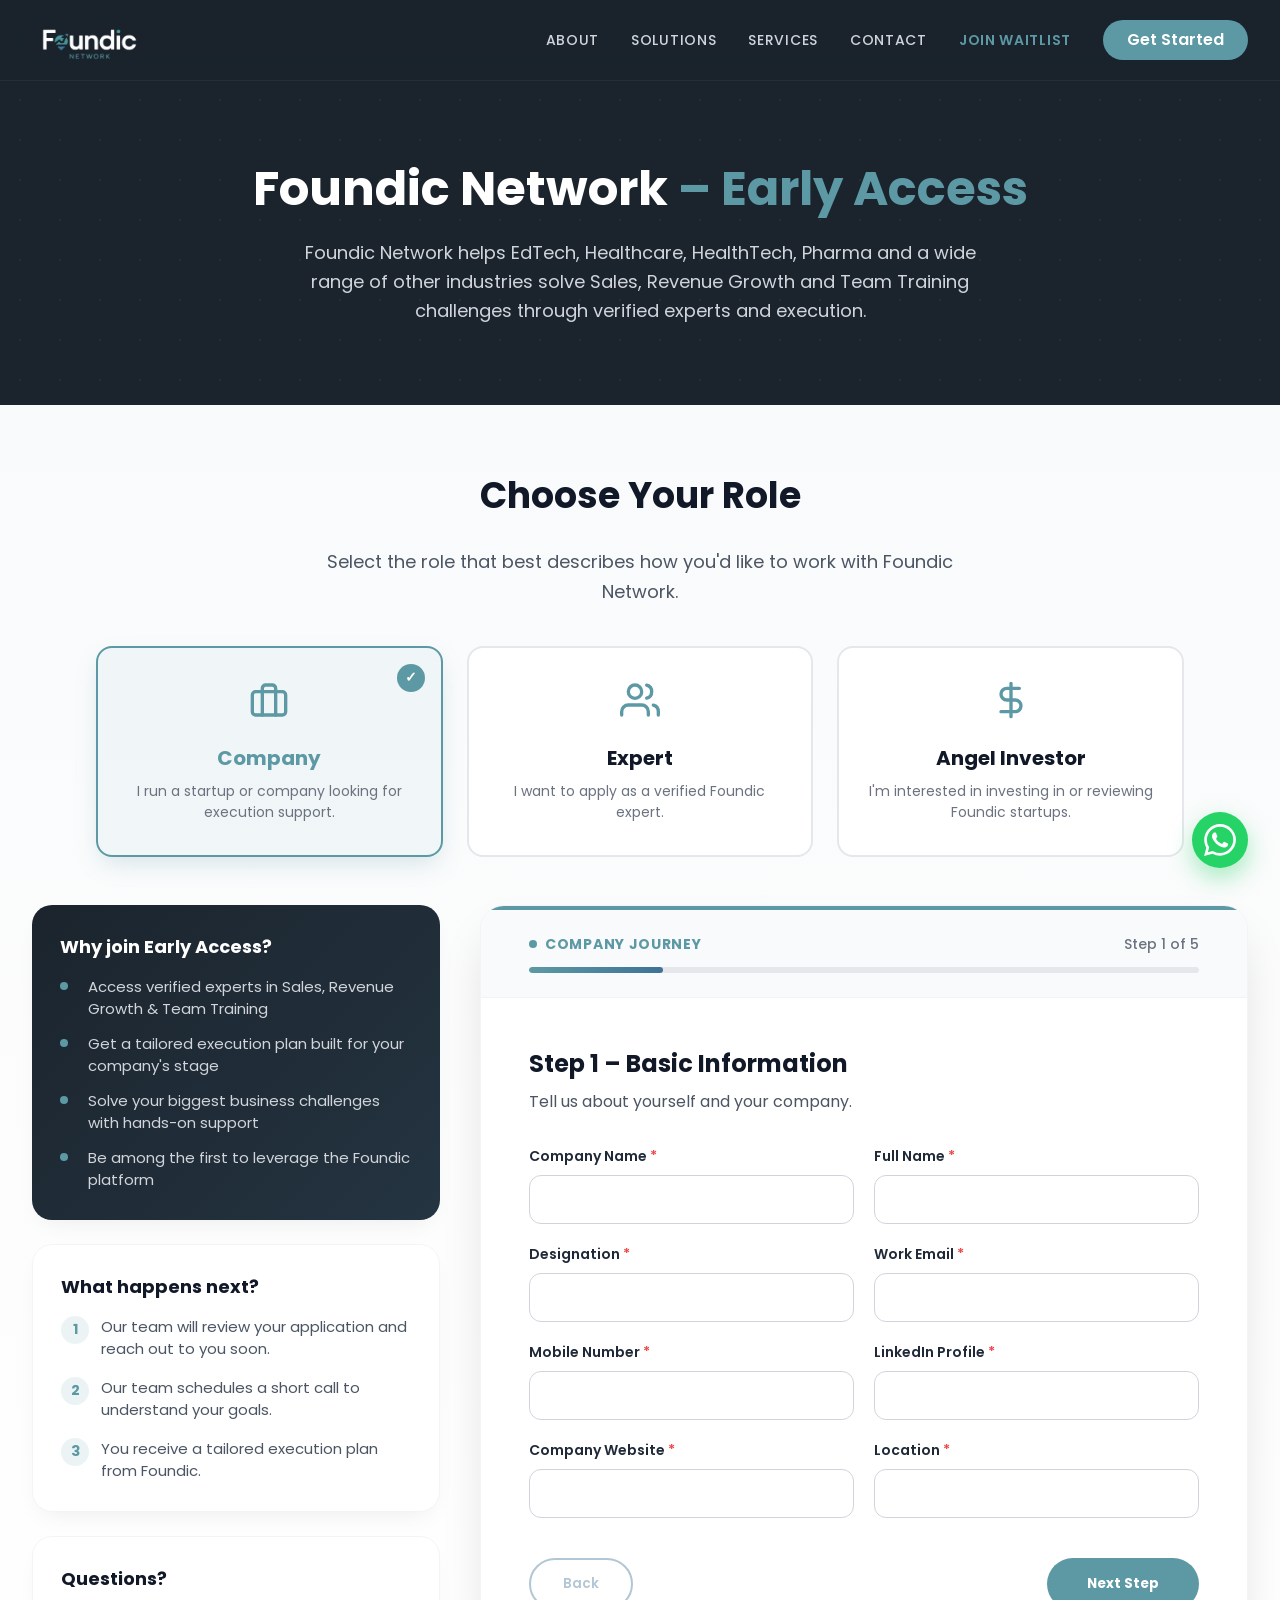
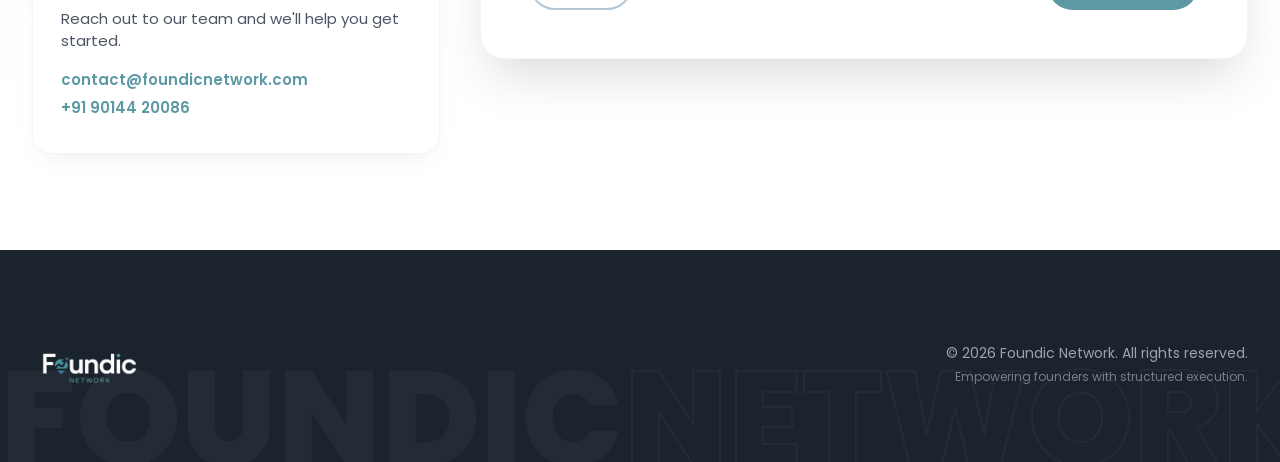
==== commit 4ef47ff7: "Sync waitlist form with standalone version - Role-specific Why join info cards - Conditional Industr" ====
--- a/waitlist.html
+++ b/waitlist.html
@@ -58,7 +58,7 @@
         <div class="hero-bg-pattern"></div>
         <div class="waitlist-hero-content">
             <h1 class="waitlist-hero-title">Foundic Network <span class="text-teal">– Early Access</span></h1>
-            <p class="waitlist-hero-sub">Foundic Network helps EdTech, Healthcare, HealthTech and Pharma companies solve
+            <p class="waitlist-hero-sub">Foundic Network helps EdTech, Healthcare, HealthTech, Pharma and a wide range of other industries solve
                 Sales, Revenue Growth and Team Training challenges through verified experts and execution.</p>
         </div>
     </section>
@@ -106,20 +106,40 @@
             <div class="waitlist-grid">
 
                 <aside class="waitlist-info">
-                    <div class="info-card info-card-dark">
+                    <div class="info-card info-card-dark" data-why="company">
                         <h3 class="info-title">Why join Early Access?</h3>
                         <ul class="info-list">
-                            <li>Priority access to verified Foundic experts</li>
-                            <li>Tailored execution plans for your stage</li>
-                            <li>Hands-on support across Sales, Revenue &amp; Team Training</li>
-                            <li>Be first to experience the Foundic platform</li>
+                            <li>Access verified experts in Sales, Revenue Growth &amp; Team Training</li>
+                            <li>Get a tailored execution plan built for your company's stage</li>
+                            <li>Solve your biggest business challenges with hands-on support</li>
+                            <li>Be among the first to leverage the Foundic platform</li>
+                        </ul>
+                    </div>
+
+                    <div class="info-card info-card-dark" data-why="expert" style="display:none;">
+                        <h3 class="info-title">Why join Early Access?</h3>
+                        <ul class="info-list">
+                            <li>Connect with high-potential companies actively seeking execution support</li>
+                            <li>Showcase your expertise to a curated network of founders</li>
+                            <li>Get matched with opportunities that fit your skills and availability</li>
+                            <li>Build your reputation on a trusted expert platform</li>
+                        </ul>
+                    </div>
+
+                    <div class="info-card info-card-dark" data-why="angel" style="display:none;">
+                        <h3 class="info-title">Why join Early Access?</h3>
+                        <ul class="info-list">
+                            <li>Get early access to a curated pipeline of vetted startups</li>
+                            <li>Review pitch decks and connect directly with promising founders</li>
+                            <li>Join a network of like-minded investors focused on execution-driven startups</li>
+                            <li>Be part of the Foundic ecosystem from day one</li>
                         </ul>
                     </div>
 
                     <div class="info-card">
                         <h3 class="info-title">What happens next?</h3>
                         <ol class="info-steps">
-                            <li><span>1</span>We review your application within 2 business days.</li>
+                            <li><span>1</span>Our team will review your application and reach out to you soon.</li>
                             <li><span>2</span>Our team schedules a short call to understand your goals.</li>
                             <li><span>3</span>You receive a tailored execution plan from Foundic.</li>
                         </ol>
@@ -128,7 +148,7 @@
                     <div class="info-card">
                         <h3 class="info-title">Questions?</h3>
                         <p class="info-text">Reach out to our team and we'll help you get started.</p>
-                        <a href="mailto:foundicnetwork@gmail.com" class="info-link">foundicnetwork@gmail.com</a>
+                        <a href="mailto:contact@foundicnetwork.com" class="info-link">contact@foundicnetwork.com</a>
                         <a href="tel:+919014420086" class="info-link">+91 90144 20086</a>
                     </div>
                 </aside>
@@ -209,6 +229,10 @@
                                         <option>Pharma</option>
                                         <option>Other</option>
                                     </select>
+                                </div>
+                                <div class="form-field" id="c-industry-other-wrap" style="display:none;">
+                                    <label class="form-label" for="c-industry-other">Specify Industry <span class="req">*</span></label>
+                                    <input type="text" id="c-industry-other" class="form-input" data-label="Other Industry">
                                 </div>
                                 <div class="form-field">
                                     <label class="form-label" for="c-stage">Company Stage <span class="req">*</span></label>
@@ -263,6 +287,13 @@
                                         <label class="check-item"><input type="checkbox" value="Team Training"><span>Team Training</span></label>
                                     </div>
                                 </div>
+                                <div class="form-field span-2" id="c-training-type-wrap" style="display:none;">
+                                    <span class="form-label">Training Type <span class="req">*</span></span>
+                                    <div class="check-group" data-group data-label="Training Type">
+                                        <label class="check-item"><input type="checkbox" value="Sales Training"><span>Sales Training</span></label>
+                                        <label class="check-item"><input type="checkbox" value="Soft Skills Training"><span>Soft Skills Training</span></label>
+                                    </div>
+                                </div>
                                 <div class="form-field span-2">
                                     <label class="form-label" for="c-challenge">Describe your business challenge <span class="req">*</span></label>
                                     <textarea id="c-challenge" class="form-textarea" data-label="Business Challenge Description" required></textarea>
@@ -285,6 +316,13 @@
                                         <label class="check-item"><input type="checkbox" value="Sales Growth Execution"><span>Sales Growth Execution</span></label>
                                         <label class="check-item"><input type="checkbox" value="Revenue Growth Execution"><span>Revenue Growth Execution</span></label>
                                         <label class="check-item"><input type="checkbox" value="Team Training Execution"><span>Team Training Execution</span></label>
+                                    </div>
+                                </div>
+                                <div class="form-field span-2" id="c-exec-training-type-wrap" style="display:none;">
+                                    <span class="form-label">Training Type <span class="req">*</span></span>
+                                    <div class="check-group" data-group data-label="Training Type">
+                                        <label class="check-item"><input type="checkbox" value="Sales Training"><span>Sales Training</span></label>
+                                        <label class="check-item"><input type="checkbox" value="Soft Skills Training"><span>Soft Skills Training</span></label>
                                     </div>
                                 </div>
                                 <div class="form-field span-2">
@@ -320,7 +358,7 @@
                                 <input type="checkbox" id="consent-company" data-consent required>
                                 <label for="consent-company">I agree to be contacted by Foundic Network regarding
                                     platform updates, early access, business opportunities and future
-                                    communication</label>
+                                    communication and verification.</label>
                             </div>
                         </div>
                     </div>
@@ -377,22 +415,28 @@
                                         <option>Healthcare</option>
                                         <option>HealthTech</option>
                                         <option>Pharma</option>
-                                        <option>Sales & Distribution</option>
                                         <option>Other</option>
                                     </select>
                                 </div>
-                                <div class="form-field">
-                                    <label class="form-label" for="e-expertise">Area of Expertise <span class="req">*</span></label>
-                                    <input type="text" id="e-expertise" class="form-input" data-label="Area of Expertise" required>
-                                </div>
-                                <div class="form-field span-2">
-                                    <span class="form-label">Services <span class="req">*</span></span>
+                                <div class="form-field" id="e-industry-other-wrap" style="display:none;">
+                                    <label class="form-label" for="e-industry-other">Specify Industry <span class="req">*</span></label>
+                                    <input type="text" id="e-industry-other" class="form-input" data-label="Other Industry">
+                                </div>
+                                <div class="form-field span-2">
+                                    <span class="form-label">Area of Expertise <span class="req">*</span></span>
                                     <div class="check-group" data-group data-label="Service">
                                         <label class="check-item"><input type="checkbox" value="Sales Growth"><span>Sales Growth</span></label>
                                         <label class="check-item"><input type="checkbox" value="Revenue Growth"><span>Revenue Growth</span></label>
                                         <label class="check-item"><input type="checkbox" value="Team Training"><span>Team Training</span></label>
                                     </div>
                                 </div>
+                                <div class="form-field span-2" id="e-training-type-wrap" style="display:none;">
+                                    <span class="form-label">Training Type <span class="req">*</span></span>
+                                    <div class="check-group" data-group data-label="Training Type">
+                                        <label class="check-item"><input type="checkbox" value="Sales Training"><span>Sales Training</span></label>
+                                        <label class="check-item"><input type="checkbox" value="Soft Skills Training"><span>Soft Skills Training</span></label>
+                                    </div>
+                                </div>
                             </div>
                         </div>
 
@@ -402,8 +446,8 @@
                             <p class="step-desc">Show your experience and achievements.</p>
                             <div class="form-grid">
                                 <div class="form-field span-2">
-                                    <label class="form-label" for="e-resume">Resume</label>
-                                    <input type="file" id="e-resume" class="form-input upload-input" data-label="Resume">
+                                    <label class="form-label" for="e-resume">Resume <span class="req">*</span></label>
+                                    <input type="file" id="e-resume" class="form-input upload-input" data-label="Resume" required>
                                     <span class="field-hint">PDF or DOC, max 10MB</span>
                                 </div>
                                 <div class="form-field span-2">
@@ -429,16 +473,20 @@
                                 impact.</p>
                             <div class="form-grid">
                                 <div class="form-field">
-                                    <label class="form-label" for="e-rev-ind">Total Revenue Generated (Individual) <span class="req">*</span></label>
-                                    <input type="text" id="e-rev-ind" class="form-input" data-label="Total Revenue Generated (Individual)" required>
-                                </div>
-                                <div class="form-field">
-                                    <label class="form-label" for="e-rev-team">Total Revenue Generated (Team) <span class="req">*</span></label>
-                                    <input type="text" id="e-rev-team" class="form-input" data-label="Total Revenue Generated (Team)" required>
-                                </div>
-                                <div class="form-field">
-                                    <label class="form-label" for="e-rev-highest">Highest Revenue Generated <span class="req">*</span></label>
-                                    <input type="text" id="e-rev-highest" class="form-input" data-label="Highest Revenue Generated" required>
+                                    <label class="form-label" for="e-rev-ind">Total Revenue Generated (Team Lead) <span class="req">*</span></label>
+                                    <input type="text" id="e-rev-ind" class="form-input" data-label="Total Revenue Generated (Team Lead)" required>
+                                </div>
+                                <div class="form-field">
+                                    <label class="form-label" for="e-rev-team">Total Revenue Generated (individual) <span class="req">*</span></label>
+                                    <input type="text" id="e-rev-team" class="form-input" data-label="Total Revenue Generated (individual)" required>
+                                </div>
+                                <div class="form-field">
+                                    <label class="form-label" for="e-rev-highest-monthly">Highest Revenue Generated (Monthly) <span class="req">*</span></label>
+                                    <input type="text" id="e-rev-highest-monthly" class="form-input" data-label="Highest Revenue Generated (Monthly)" required>
+                                </div>
+                                <div class="form-field">
+                                    <label class="form-label" for="e-rev-highest-annual">Highest Revenue Generated (Annually) <span class="req">*</span></label>
+                                    <input type="text" id="e-rev-highest-annual" class="form-input" data-label="Highest Revenue Generated (Annually)" required>
                                 </div>
                                 <div class="form-field">
                                     <label class="form-label" for="e-deal">Largest Deal Closed <span class="req">*</span></label>
@@ -491,8 +539,8 @@
                             <p class="step-desc">Upload proof wherever available.</p>
                             <div class="form-grid">
                                 <div class="form-field span-2">
-                                    <label class="form-label" for="e-proof-reports">Performance Reports</label>
-                                    <input type="file" id="e-proof-reports" class="form-input upload-input" data-label="Performance Reports" multiple>
+                                    <label class="form-label" for="e-proof-reports">Performance Reports <span class="req">*</span></label>
+                                    <input type="file" id="e-proof-reports" class="form-input upload-input" data-label="Performance Reports" multiple required>
                                 </div>
                                 <div class="form-field span-2">
                                     <label class="form-label" for="e-proof-dash">Sales Dashboard Screenshots</label>
@@ -504,12 +552,12 @@
                                     <input type="file" id="e-proof-awards" class="form-input upload-input" data-label="Award Certificates" multiple>
                                 </div>
                                 <div class="form-field span-2">
-                                    <label class="form-label" for="e-proof-reco">Recommendation Letters</label>
-                                    <input type="file" id="e-proof-reco" class="form-input upload-input" data-label="Recommendation Letters" multiple>
-                                </div>
-                                <div class="form-field span-2">
-                                    <label class="form-label" for="e-proof-emails">Client Appreciation/Letters</label>
-                                    <input type="file" id="e-proof-emails" class="form-input upload-input" data-label="Client Appreciation/Letters" multiple>
+                                    <label class="form-label" for="e-proof-reco">Recommendation Letters <span class="req">*</span></label>
+                                    <input type="file" id="e-proof-reco" class="form-input upload-input" data-label="Recommendation Letters" multiple required>
+                                </div>
+                                <div class="form-field span-2">
+                                    <label class="form-label" for="e-proof-emails">Client Appreciation/Letters <span class="req">*</span></label>
+                                    <input type="file" id="e-proof-emails" class="form-input upload-input" data-label="Client Appreciation/Letters" multiple required>
                                 </div>
                             </div>
                         </div>
@@ -532,7 +580,7 @@
                                     <div class="radio-group" data-group>
                                         <label class="radio-item"><input type="radio" name="e-engagement" value="Part-Time" data-label="Preferred Engagement"><span>Part-Time</span></label>
                                         <label class="radio-item"><input type="radio" name="e-engagement" value="Full-Time" data-label="Preferred Engagement"><span>Full-Time</span></label>
-                                        <label class="radio-item"><input type="radio" name="e-engagement" value="Project-Based" data-label="Preferred Engagement"><span>Project-Based</span></label>
+                                        <label class="radio-item"><input type="radio" name="e-engagement" value="Project-Based (Commission Based)" data-label="Preferred Engagement"><span>Project-Based (Commission Based)</span></label>
                                     </div>
                                 </div>
                                 <div class="form-field span-2">
@@ -564,7 +612,7 @@
                                 <input type="checkbox" id="consent-expert" data-consent required>
                                 <label for="consent-expert">I agree to be contacted by Foundic Network regarding
                                     platform updates, early access, business opportunities and future
-                                    communication</label>
+                                    communication and verification.</label>
                             </div>
                         </div>
                     </div>
@@ -639,8 +687,7 @@
                                     <div class="check-group" data-group data-label="What to receive">
                                         <label class="check-item"><input type="checkbox" value="Pitch Deck"><span>Pitch Deck</span></label>
                                         <label class="check-item"><input type="checkbox" value="Product Demo"><span>Product Demo</span></label>
-                                        <label class="check-item"><input type="checkbox" value="Product Updates"><span>Product Updates</span></label>
-                                        <label class="check-item"><input type="checkbox" value="Investment Discussion"><span>Investment Discussion</span></label>
+                                        <label class="check-item"><input type="checkbox" value="Company Profile"><span>Company Profile</span></label>
                                     </div>
                                 </div>
                                 <div class="form-field span-2">
@@ -672,7 +719,7 @@
                                 <input type="checkbox" id="consent-angel" data-consent required>
                                 <label for="consent-angel">I agree to be contacted by Foundic Network regarding
                                     platform updates, early access, business opportunities and future
-                                    communication</label>
+                                    communication and verification.</label>
                             </div>
                         </div>
                     </div>
--- a/styles.css
+++ b/styles.css
@@ -15,6 +15,7 @@
     --gray-400: #9ca3af;
     --gray-500: #6b7280;
     --gray-600: #4b5563;
+    --gray-700: #374151;
     --gray-800: #1f2937;
     --gray-900: #111827;
     --red-100: #fee2e2;
